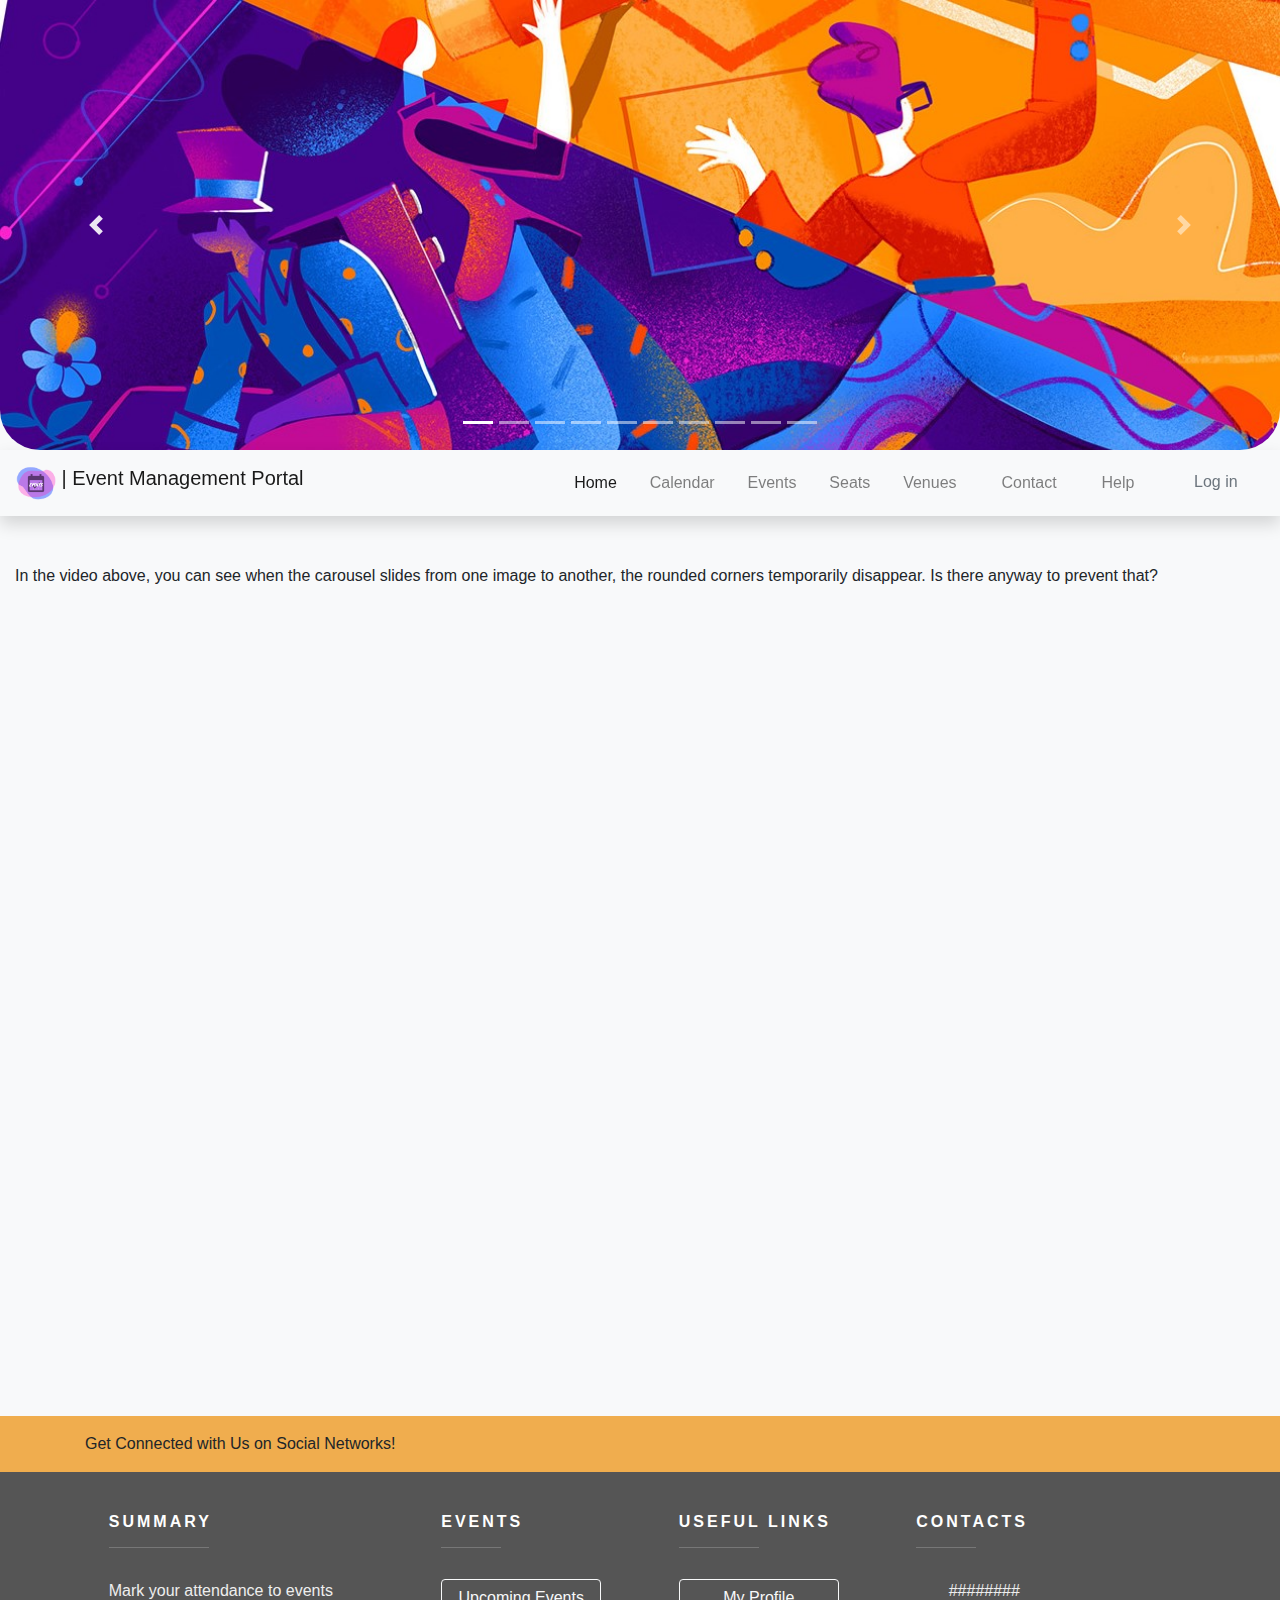
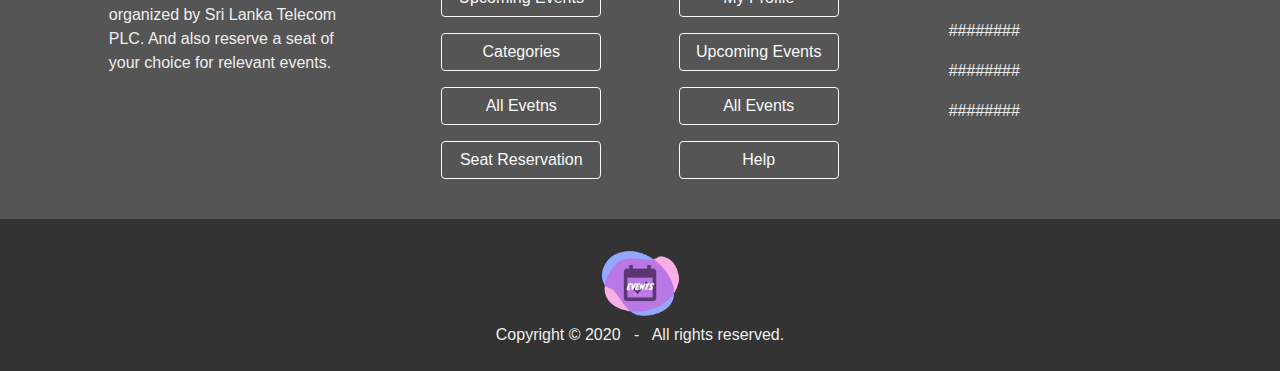
==== SLT Event Management portal/WebContent/index.html @ 0a16dc0d "UI Template changes" ====
<!DOCTYPE html>
<html>
<head>
<meta charset="ISO-8859-1">
<title>Home | Event Management Portal</title>
<link rel="stylesheet" type="text/css" href="Styles\styles.css">
<link rel="icon" type="image/png" href="Pix\favicon.png">
<meta name="viewport" content="width=device-width, initial-scale=1">
<link rel="stylesheet"
	href="https://maxcdn.bootstrapcdn.com/bootstrap/4.4.1/css/bootstrap.min.css">
<link rel="stylesheet"
	href="https://cdnjs.cloudflare.com/ajax/libs/font-awesome/4.7.0/css/font-awesome.min.css">
<link rel="stylesheet"
	href="https://use.fontawesome.com/releases/v5.5.0/css/all.css"
	integrity="sha384-B4dIYHKNBt8Bc12p+WXckhzcICo0wtJAoU8YZTY5qE0Id1GSseTk6S+L3BlXeVIU"
	crossorigin="anonymous">
<script
	src="https://ajax.googleapis.com/ajax/libs/jquery/3.4.1/jquery.min.js"></script>
<script
	src="https://cdnjs.cloudflare.com/ajax/libs/popper.js/1.16.0/umd/popper.min.js"></script>
<script
	src="https://maxcdn.bootstrapcdn.com/bootstrap/4.4.1/js/bootstrap.min.js"></script>

</head>

<body style="background-color: #f8f9fa !important;">

	<!-- Image Slideshow -->
	<div id="carouselExampleControls" class="carousel slide"
		data-ride="carousel" style="position: relative;">
		<ol class="carousel-indicators">
			<li data-target="#carouselExampleIndicators" data-slide-to="0"
				class="active"></li>
			<li data-target="#carouselExampleIndicators" data-slide-to="1"></li>
			<li data-target="#carouselExampleIndicators" data-slide-to="2"></li>
			<li data-target="#carouselExampleIndicators" data-slide-to="3"></li>
			<li data-target="#carouselExampleIndicators" data-slide-to="4"></li>
			<li data-target="#carouselExampleIndicators" data-slide-to="5"></li>
			<li data-target="#carouselExampleIndicators" data-slide-to="6"></li>
			<li data-target="#carouselExampleIndicators" data-slide-to="7"></li>
			<li data-target="#carouselExampleIndicators" data-slide-to="8"></li>
			<li data-target="#carouselExampleIndicators" data-slide-to="9"></li>
		</ol>
		<!-- <div style="position: absolute; z-index: 1; opacity: 0.9; width: 20%; height: 10%;">
			<img class="d-block w-100 img-fluid" src="Pix/favicon.png" alt="First slide">
		</div> -->
		<div class="carousel-inner"
			style="max-height: 450px !important; border-bottom-left-radius: 40px; border-bottom-right-radius: 40px;">
			<div class="carousel-item active">
				<img class="d-block w-100 img-fluid" src="Pix/z.jpg"
					alt="First slide">
			</div>
			<div class="carousel-item">
				<img class="d-block w-100 img-fluid" src="Pix/x.jpg"
					alt="Second slide">
			</div>
			<div class="carousel-item">
				<img class="d-block w-100 img-fluid" src="Pix/ee.jpg"
					alt="Third slide">
			</div>
			<div class="carousel-item">
				<img class="d-block w-100 img-fluid" src="Pix/df.jpg"
					alt="Fourth slide">
			</div>
			<div class="carousel-item">
				<img class="d-block w-100 img-fluid" src="Pix/dg.jpg"
					alt="Fifth slide">
			</div>
			<div class="carousel-item">
				<img class="d-block w-100 img-fluid" src="Pix/dh.jpg"
					alt="Sixth slide">
			</div>
			<div class="carousel-item">
				<img class="d-block w-100 img-fluid" src="Pix/sj.jpg"
					alt="Seventh slide">
			</div>
			<div class="carousel-item">
				<img class="d-block w-100 img-fluid" src="Pix/pp.jpg"
					alt="Eighth slide">
			</div>
			<div class="carousel-item">
				<img class="d-block w-100 img-fluid" src="Pix/ss.jpg"
					alt="Nineth slide">
			</div>
			<div class="carousel-item">
				<img class="d-block w-100 img-fluid" src="Pix/xy.jpg"
					alt="Tenth slide">
			</div>

		</div>
		<a class="carousel-control-prev" href="#carouselExampleControls"
			role="button" data-slide="prev"> <span
			class="carousel-control-prev-icon" aria-hidden="true"></span> <span
			class="sr-only">Previous</span>
		</a> <a class="carousel-control-next" href="#carouselExampleControls"
			role="button" data-slide="next"> <span
			class="carousel-control-next-icon" aria-hidden="true"></span> <span
			class="sr-only">Next</span>
		</a>


	</div>

	<!-- Navigation Bar -->
	<nav
		class="navbar navbar-expand-xl bg-light navbar-light sticky-top shadow">
		<a class="navbar-brand" href="#"> <img src="Pix\favicon.png"
			width="40px" height="40px" class="d-inline-block align-top"
			alt="LOGO"> | <span>Event Management Portal</span>
		</a>
		<button class="navbar-toggler" type="button" data-toggle="collapse"
			data-target="#collapsibleNavbar">
			<span class="navbar-toggler-icon"></span>
		</button>
		<div class="collapse navbar-collapse" id="collapsibleNavbar"
			style="text-align: center;">
			<ul class="navbar-nav ml-auto">
				<li class="nav-item active"><a class="nav-link" href="#"><i
						class="fas fa-home pr-2"></i>Home &nbsp;</a></li>
				<li class="nav-item"><a class="nav-link" href="#"><i
						class="fas fa-calendar-alt pr-2"></i>Calendar &nbsp;</a></li>
				<li class="nav-item"><a class="nav-link" href="event.html"><i
						class="fas fa-calendar-check pr-2"></i>Events &nbsp;</a></li>
				<li class="nav-item"><a class="nav-link" href="#"><i
						class="fas fa-chair pr-2"></i>Seats &nbsp;</a></li>
				<li class="nav-item"><a class="nav-link" href="#"><i
						class="fas fa-map-marked-alt pr-2"></i>Venues &nbsp;</a></li>
				<li class="nav-item"><a class="nav-link" href="#"><i
						class="fas fa-phone pr-2"></i>Contact &nbsp; </a></li>
				<li class="nav-item"><a class="nav-link" href="#"><i
						class="fas fa-question-circle pr-2"></i>Help &nbsp; </a></li>
				<li class="nav-item">&nbsp; &nbsp;<a
					class="btn btn-light text-secondary" href="login.jsp"><i
						class="fas fa-power-off"></i> Log in </a>&nbsp; &nbsp;
				</li>
			</ul>
		</div>
	</nav>
	<div class="container-fluid h-100">
		<div class="row" style="background-color: #f8f9fa;">
			<div class="col">
				<br> <br>In the video above, you can see when the carousel
				slides from one image to another, the rounded corners temporarily
				disappear. Is there anyway to prevent that?<br> <br>
			</div>
		</div>

	</div>

	<footer class="page-footer font-small unique-color-dark"
		style="background-color: #555; border-top-left-radius: 40px; border-top-right-radius: 40px;">
		<div style="background-color: #f0ad4e;">
			<div class="container">
				<div class="row py-3 d-flex align-items-center">
					<div
						class="col-md-6 col-lg-5 text-center text-md-left mb-4 mb-md-0">
						<h6 class="mb-0">Get Connected with Us on Social Networks!</h6>
					</div>
					<div class="col-md-6 col-lg-7 text-center text-md-right">
						<!-- Facebook -->
						<a class="fb-ic"> <i class="fab fa-facebook-f white-text mr-4">
						</i>
						</a>
						<!-- Twitter -->
						<a class="tw-ic"> <i class="fab fa-twitter white-text mr-4">
						</i>
						</a>
						<!-- Google +-->
						<a class="gplus-ic"> <i
							class="fab fa-google-plus-g white-text mr-4"> </i>
						</a>
						<!--Linkedin -->
						<a class="li-ic"> <i
							class="fab fa-linkedin-in white-text mr-4"> </i>
						</a>
						<!--Instagram-->
						<a class="ins-ic"> <i class="fab fa-instagram white-text">
						</i>
						</a>
					</div>
				</div>
			</div>
		</div>
		<a class="float-right" id="google_translate_element"></a> <br>
		<!-- Footer Links -->
		<div class="container text-center text-md-left mt-2">

			<!-- Grid row -->
			<div class="row mt-3">

				<!-- Grid column -->
				<div class="col-md-3 col-lg-4 col-xl-3 mx-auto mb-4"
					style="color: white;">
					<!-- Content -->
					<h6 class="text-uppercase font-weight-bold"
						style="letter-spacing: 3px;">Summary</h6>
					<hr class="deep-purple accent-2 mb-4 mt-2 d-inline-block mx-auto"
						style="width: 100px; border-color: #777;">
					<p style="color: #eee;">Mark your attendance to events
						organized by Sri Lanka Telecom PLC. And also reserve a seat of
						your choice for relevant events.</p>

				</div>

				<!-- Grid column -->
				<div class="col-md-2 col-lg-2 col-xl-2 mx-auto mb-4"
					style="color: white;">

					<!-- Links -->
					<h6 class="text-uppercase font-weight-bold"
						style="letter-spacing: 3px;">Events</h6>
					<hr class="deep-purple accent-2 mb-4 mt-2 d-inline-block mx-auto"
						style="width: 60px; border-color: #777;">
					<p>
						<a class="btn btn-outline-light btn-block"
							href="#">Upcoming Events</a>
					</p>
					<p>
						<a class="btn btn-outline-light btn-block" href="#">Categories</a>
					</p>
					<p>
						<a class="btn btn-outline-light btn-block"
							href="UpcomingSubtitles.jsp">All Evetns</a>
					</p>
					<p>
						<a class="btn btn-outline-light btn-block" href="#">Seat Reservation</a>
					</p>
				</div>

				<!-- Grid column -->
				<div class="col-md-3 col-lg-2 col-xl-2 mx-auto mb-4"
					style="color: white;">

					<!-- Links -->
					<h6 class="text-uppercase font-weight-bold"
						style="letter-spacing: 3px;">Useful links</h6>
					<hr class="deep-purple accent-2 mb-4 mt-2 d-inline-block mx-auto"
						style="width: 80px; border-color: #777;">
					<p>
						<a class="btn btn-outline-light btn-block" href="#">My Profile</a>
					</p>
					<p>
						<a class="btn btn-outline-light btn-block" href="#">Upcoming
							Events</a>
					</p>
					<p>
						<a class="btn btn-outline-light btn-block" href="#">All
							Events</a>
					</p>
					<p>
						<a class="btn btn-outline-light btn-block" href="#">Help</a>
					</p>
				</div>

				<!-- Grid column -->
				<div class="col-md-4 col-lg-3 col-xl-3 mx-auto mb-md-0 mb-4"
					style="color: white;">

					<!-- Links -->
					<h6 class="text-uppercase font-weight-bold"
						style="letter-spacing: 3px;">Contacts</h6>
					<hr class="deep-purple accent-2 mb-4 mt-2 d-inline-block mx-auto"
						style="width: 60px; border-color: #777;">
					<p style="color: #eee;">
						<i class="fas fa-home mr-3"></i> ########
					</p>
					<p style="color: #eee;">
						<i class="fas fa-envelope mr-3"></i> ########
					</p>
					<p style="color: #eee;">
						<i class="fas fa-phone mr-3"></i> ########
					</p>
					<p style="color: #eee;">
						<i class="fas fa-print mr-3"></i> ########
					</p>

				</div>
			</div>
		</div>

		<!-- Copyright -->
		<div class="footer-copyright text-center py-0.5"
			style="color: #eee; background-color: #333;">
			<br> <a href="index.html"
				style="color: #eee; text-decoration: none;"> <img
				src="Pix/favicon.png" width="80px" height="80px" alt="Logo">
			</a><br> Copyright � 2020 &nbsp; - &nbsp; All rights reserved. <br>
			<br>
		</div>
	</footer>


</body>

</html>
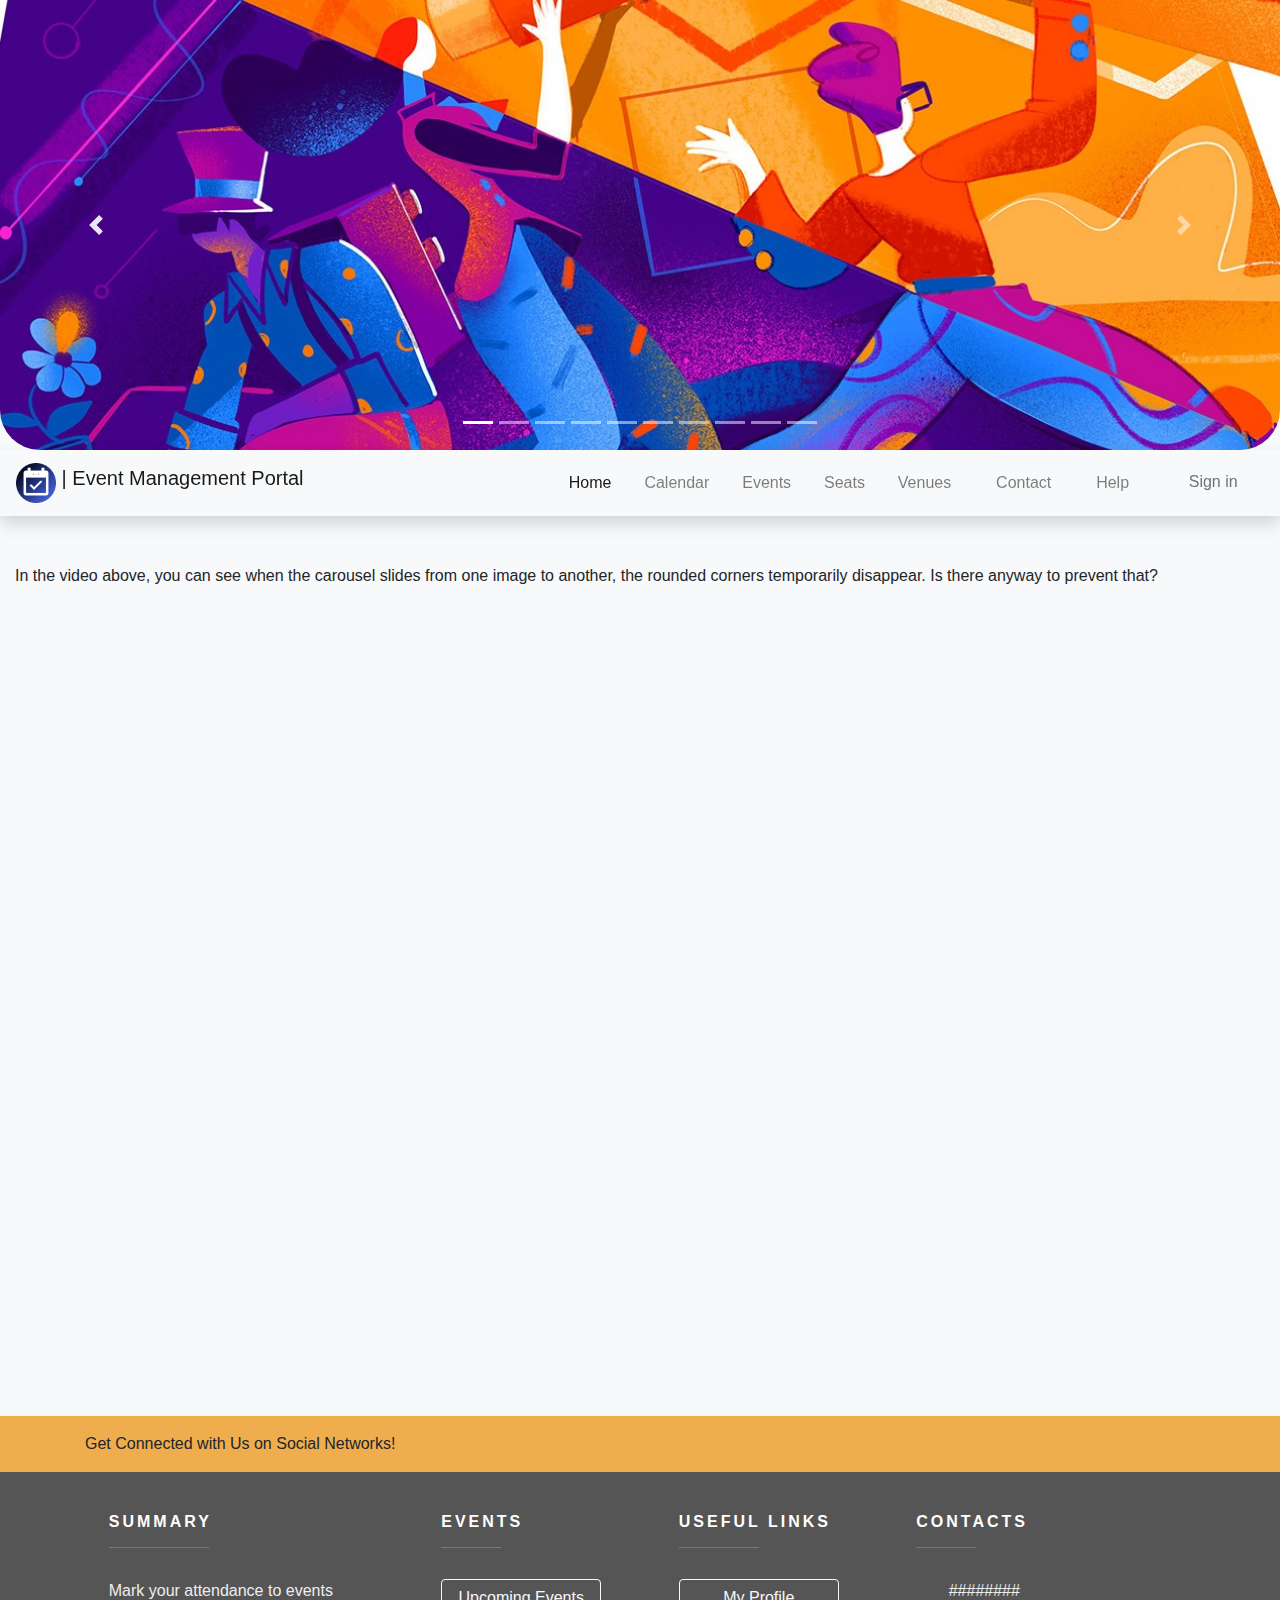
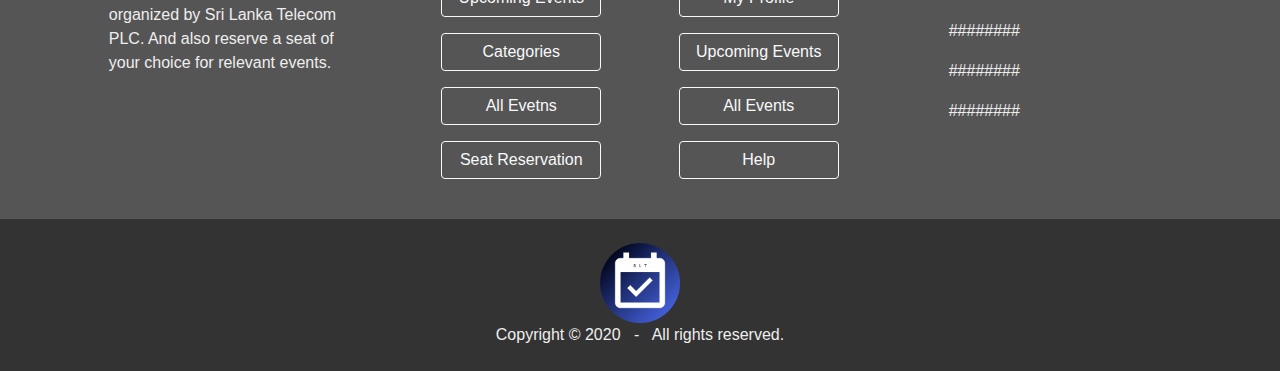
==== commit a2cf3ed1: "Login UI" ====
--- a/SLT Event Management portal/WebContent/index.html
+++ b/SLT Event Management portal/WebContent/index.html
@@ -119,7 +119,7 @@
 						class="fas fa-home pr-2"></i>Home &nbsp;</a></li>
 				<li class="nav-item"><a class="nav-link" href="#"><i
 						class="fas fa-calendar-alt pr-2"></i>Calendar &nbsp;</a></li>
-				<li class="nav-item"><a class="nav-link" href="event.html"><i
+				<li class="nav-item"><a class="nav-link" href="Events.html"><i
 						class="fas fa-calendar-check pr-2"></i>Events &nbsp;</a></li>
 				<li class="nav-item"><a class="nav-link" href="#"><i
 						class="fas fa-chair pr-2"></i>Seats &nbsp;</a></li>
@@ -130,8 +130,8 @@
 				<li class="nav-item"><a class="nav-link" href="#"><i
 						class="fas fa-question-circle pr-2"></i>Help &nbsp; </a></li>
 				<li class="nav-item">&nbsp; &nbsp;<a
-					class="btn btn-light text-secondary" href="login.jsp"><i
-						class="fas fa-power-off"></i> Log in </a>&nbsp; &nbsp;
+					class="btn btn-light text-secondary" href="Signin.jsp"><i
+						class="fas fa-power-off"></i> Sign in </a>&nbsp; &nbsp;
 				</li>
 			</ul>
 		</div>
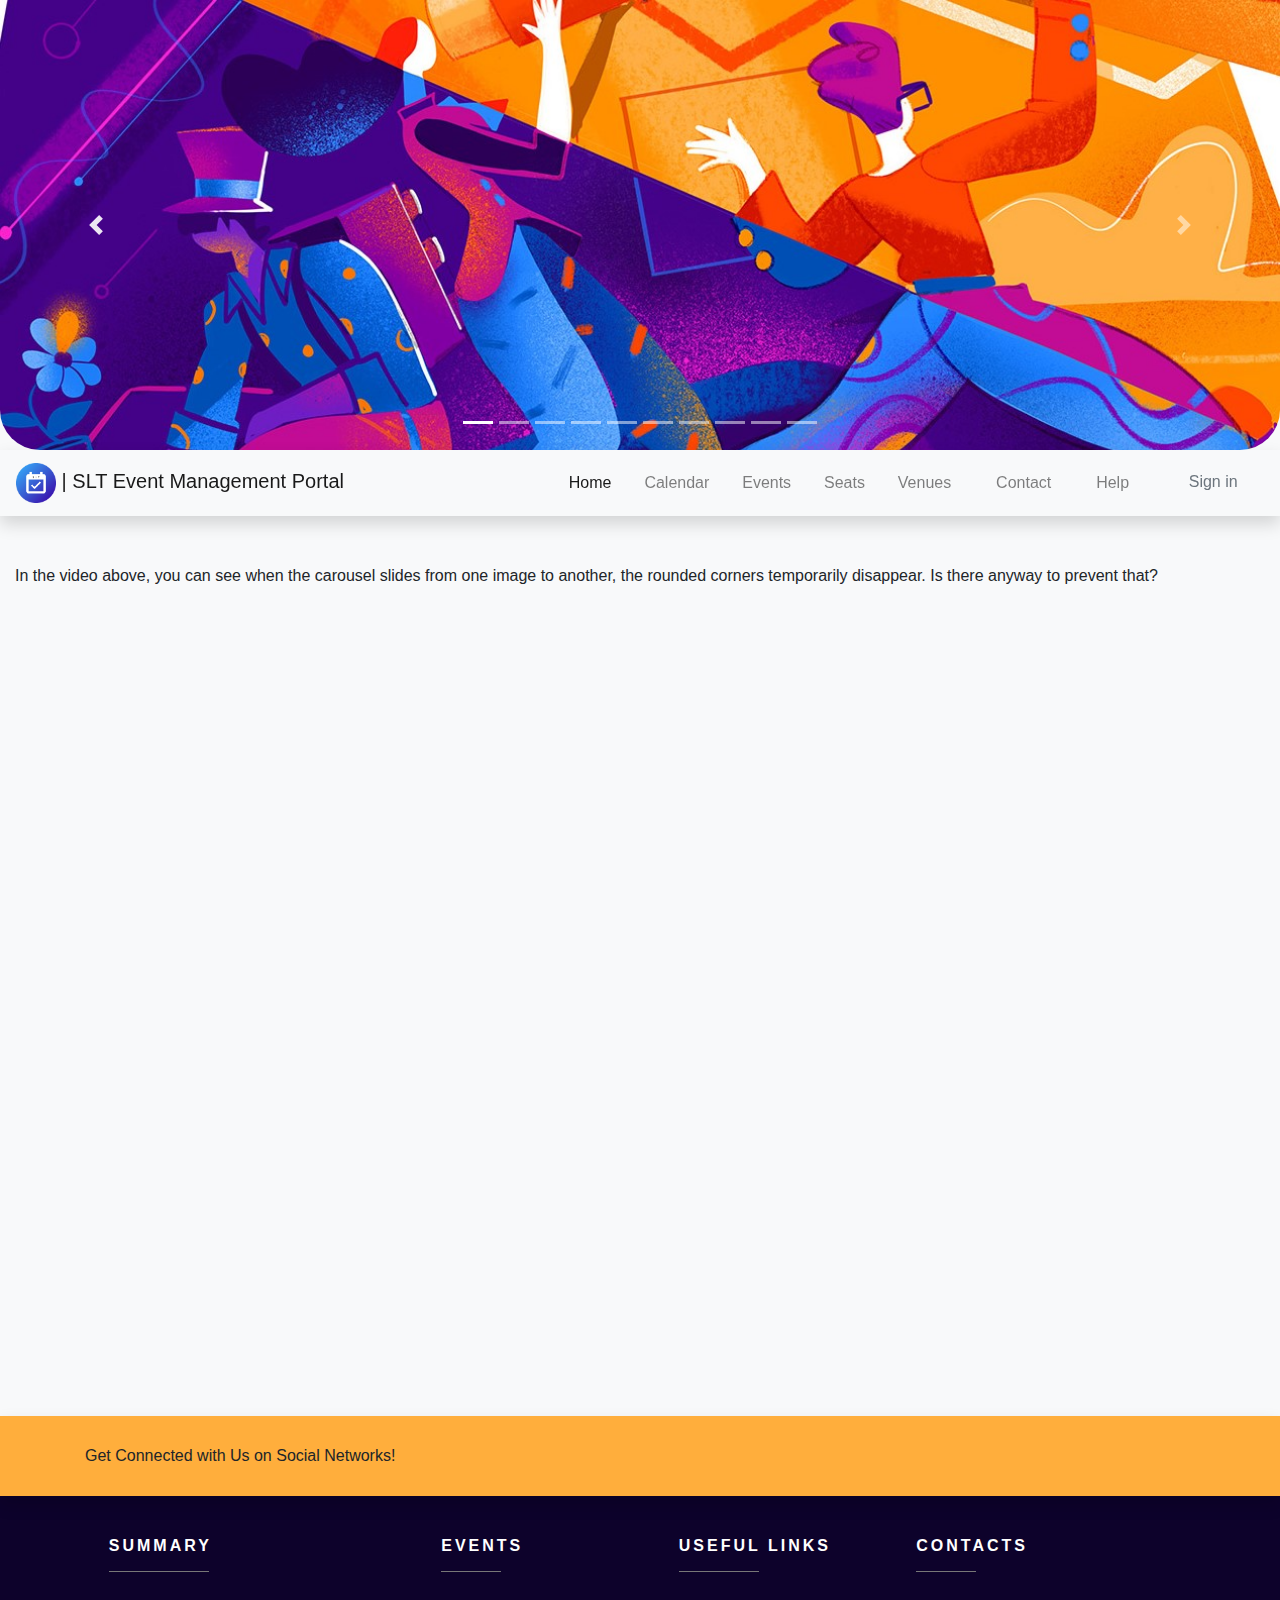
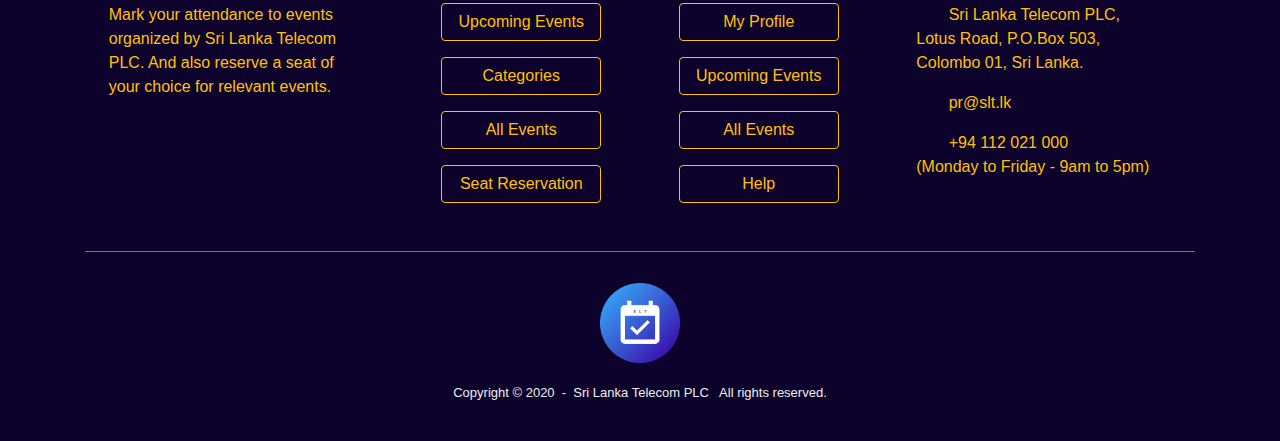
==== commit 72780c01: "Login Register Template changes + Validation changes + Additional Images" ====
--- a/SLT Event Management portal/WebContent/index.html
+++ b/SLT Event Management portal/WebContent/index.html
@@ -104,9 +104,10 @@
 	<!-- Navigation Bar -->
 	<nav
 		class="navbar navbar-expand-xl bg-light navbar-light sticky-top shadow">
-		<a class="navbar-brand" href="#"> <img src="Pix\favicon.png"
-			width="40px" height="40px" class="d-inline-block align-top"
-			alt="LOGO"> | <span>Event Management Portal</span>
+		<a class="navbar-brand" href="index.html"> <img
+			src="Pix\favicon.png" width="40px" height="40px"
+			class="d-inline-block" alt="LOGO"> | <span>SLT Event
+				Management Portal</span>
 		</a>
 		<button class="navbar-toggler" type="button" data-toggle="collapse"
 			data-target="#collapsibleNavbar">
@@ -130,12 +131,14 @@
 				<li class="nav-item"><a class="nav-link" href="#"><i
 						class="fas fa-question-circle pr-2"></i>Help &nbsp; </a></li>
 				<li class="nav-item">&nbsp; &nbsp;<a
-					class="btn btn-light text-secondary" href="Signin.jsp"><i
-						class="fas fa-power-off"></i> Sign in </a>&nbsp; &nbsp;
+					class="btn btn-transparent text-secondary bg-transparent"
+					href="Signin.jsp"><i class="fas fa-power-off"></i> Sign in </a>&nbsp;
+					&nbsp;
 				</li>
 			</ul>
 		</div>
 	</nav>
+	<!-- Main container -->
 	<div class="container-fluid h-100">
 		<div class="row" style="background-color: #f8f9fa;">
 			<div class="col">
@@ -147,41 +150,47 @@
 
 	</div>
 
+	<!-- Footer -->
 	<footer class="page-footer font-small unique-color-dark"
-		style="background-color: #555; border-top-left-radius: 40px; border-top-right-radius: 40px;">
-		<div style="background-color: #f0ad4e;">
+		style="background-color: #0d022b; border-top-left-radius: 40px; border-top-right-radius: 40px;">
+		<div class="shadow" style="background-color: #ffae3c;">
 			<div class="container">
 				<div class="row py-3 d-flex align-items-center">
 					<div
 						class="col-md-6 col-lg-5 text-center text-md-left mb-4 mb-md-0">
 						<h6 class="mb-0">Get Connected with Us on Social Networks!</h6>
 					</div>
-					<div class="col-md-6 col-lg-7 text-center text-md-right">
+					<div class="col-md-6 col-lg-7 text-center text-md-right medias">
 						<!-- Facebook -->
-						<a class="fb-ic"> <i class="fab fa-facebook-f white-text mr-4">
-						</i>
+						<a href="https://www.facebook.com/SLtelecom" class="fb-ic"
+							target="_blank"> <i
+							class="fab fa-facebook-square white-text mr-3 fa-2x"> </i>
 						</a>
 						<!-- Twitter -->
-						<a class="tw-ic"> <i class="fab fa-twitter white-text mr-4">
-						</i>
+						<a href="https://twitter.com/SriLankaTelecom" class="tw-ic"
+							target="_blank"> <i
+							class="fab fa-twitter-square white-text mr-3 fa-2x"> </i>
 						</a>
 						<!-- Google +-->
-						<a class="gplus-ic"> <i
-							class="fab fa-google-plus-g white-text mr-4"> </i>
+						<a href="https://plus.google.com/+srilankatelecom"
+							class="gplus-ic" target="_blank"> <i
+							class="fab fa-google-plus-square white-text mr-3 fa-2x"></i>
 						</a>
 						<!--Linkedin -->
-						<a class="li-ic"> <i
-							class="fab fa-linkedin-in white-text mr-4"> </i>
-						</a>
-						<!--Instagram-->
-						<a class="ins-ic"> <i class="fab fa-instagram white-text">
-						</i>
+						<a href="https://www.linkedin.com/company/sri-lanka-telecom"
+							class="li-ic" target="_blank"> <i
+							class="fab fa-linkedin white-text mr-3 fa-2x"> </i>
+						</a>
+						<!--Youtube-->
+						<a href="https://www.youtube.com/user/srilankatelecom"
+							class="yt-ic" target="_blank"> <i
+							class="fab fa-youtube-square white-text fa-2x"> </i>
 						</a>
 					</div>
 				</div>
 			</div>
 		</div>
-		<a class="float-right" id="google_translate_element"></a> <br>
+		<br>
 		<!-- Footer Links -->
 		<div class="container text-center text-md-left mt-2">
 
@@ -196,7 +205,7 @@
 						style="letter-spacing: 3px;">Summary</h6>
 					<hr class="deep-purple accent-2 mb-4 mt-2 d-inline-block mx-auto"
 						style="width: 100px; border-color: #777;">
-					<p style="color: #eee;">Mark your attendance to events
+					<p class="text-warning">Mark your attendance to events
 						organized by Sri Lanka Telecom PLC. And also reserve a seat of
 						your choice for relevant events.</p>
 
@@ -212,18 +221,19 @@
 					<hr class="deep-purple accent-2 mb-4 mt-2 d-inline-block mx-auto"
 						style="width: 60px; border-color: #777;">
 					<p>
-						<a class="btn btn-outline-light btn-block"
-							href="#">Upcoming Events</a>
-					</p>
-					<p>
-						<a class="btn btn-outline-light btn-block" href="#">Categories</a>
-					</p>
-					<p>
-						<a class="btn btn-outline-light btn-block"
-							href="UpcomingSubtitles.jsp">All Evetns</a>
-					</p>
-					<p>
-						<a class="btn btn-outline-light btn-block" href="#">Seat Reservation</a>
+						<a class="btn btn-outline-warning btn-block" href="#">Upcoming
+							Events</a>
+					</p>
+					<p>
+						<a class="btn btn-outline-warning btn-block" href="#">Categories</a>
+					</p>
+					<p>
+						<a class="btn btn-outline-warning btn-block"
+							href="UpcomingSubtitles.jsp">All Events</a>
+					</p>
+					<p>
+						<a class="btn btn-outline-warning btn-block" href="#">Seat
+							Reservation</a>
 					</p>
 				</div>
 
@@ -237,18 +247,19 @@
 					<hr class="deep-purple accent-2 mb-4 mt-2 d-inline-block mx-auto"
 						style="width: 80px; border-color: #777;">
 					<p>
-						<a class="btn btn-outline-light btn-block" href="#">My Profile</a>
-					</p>
-					<p>
-						<a class="btn btn-outline-light btn-block" href="#">Upcoming
+						<a class="btn btn-outline-warning btn-block" href="#">My
+							Profile</a>
+					</p>
+					<p>
+						<a class="btn btn-outline-warning btn-block" href="#">Upcoming
 							Events</a>
 					</p>
 					<p>
-						<a class="btn btn-outline-light btn-block" href="#">All
+						<a class="btn btn-outline-warning btn-block" href="#">All
 							Events</a>
 					</p>
 					<p>
-						<a class="btn btn-outline-light btn-block" href="#">Help</a>
+						<a class="btn btn-outline-warning btn-block" href="#">Help</a>
 					</p>
 				</div>
 
@@ -261,35 +272,35 @@
 						style="letter-spacing: 3px;">Contacts</h6>
 					<hr class="deep-purple accent-2 mb-4 mt-2 d-inline-block mx-auto"
 						style="width: 60px; border-color: #777;">
-					<p style="color: #eee;">
-						<i class="fas fa-home mr-3"></i> ########
-					</p>
-					<p style="color: #eee;">
-						<i class="fas fa-envelope mr-3"></i> ########
-					</p>
-					<p style="color: #eee;">
-						<i class="fas fa-phone mr-3"></i> ########
-					</p>
-					<p style="color: #eee;">
-						<i class="fas fa-print mr-3"></i> ########
-					</p>
-
-				</div>
-			</div>
+					<p class="text-warning">
+						<i class="fas fa-home mr-3"></i> Sri Lanka Telecom PLC, <br>
+						Lotus Road, P.O.Box 503, <br>Colombo 01, Sri Lanka.
+					</p>
+					<p class="text-warning">
+						<i class="fas fa-envelope mr-3"></i> pr@slt.lk
+					</p>
+					<p class="text-warning">
+						<i class="fas fa-phone mr-3"></i> +94 112 021 000<br> (Monday
+						to Friday - 9am to 5pm)
+					</p>
+
+
+				</div>
+			</div>
+			<hr class=" deep-purple accent-2 mb-4 mt-2 d-inline-block mx-auto"
+				style="width: 100%; border-color: rgb(119, 119, 119);">
 		</div>
 
 		<!-- Copyright -->
 		<div class="footer-copyright text-center py-0.5"
-			style="color: #eee; background-color: #333;">
-			<br> <a href="index.html"
-				style="color: #eee; text-decoration: none;"> <img
-				src="Pix/favicon.png" width="80px" height="80px" alt="Logo">
-			</a><br> Copyright � 2020 &nbsp; - &nbsp; All rights reserved. <br>
-			<br>
+			style="color: #eee; background-color: #0d022b; font-size: small;">
+			<a href="index.html" style="color: #eee; text-decoration: none;">
+				<img src="Pix/favicon.png" width="80px" height="80px" alt="Logo">
+			</a><br> <br>Copyright &copy; 2020 &nbsp;-&nbsp; Sri Lanka
+			Telecom PLC &nbsp; All rights reserved. <br> <br> <br>
 		</div>
 	</footer>
 
-
 </body>
 
 </html>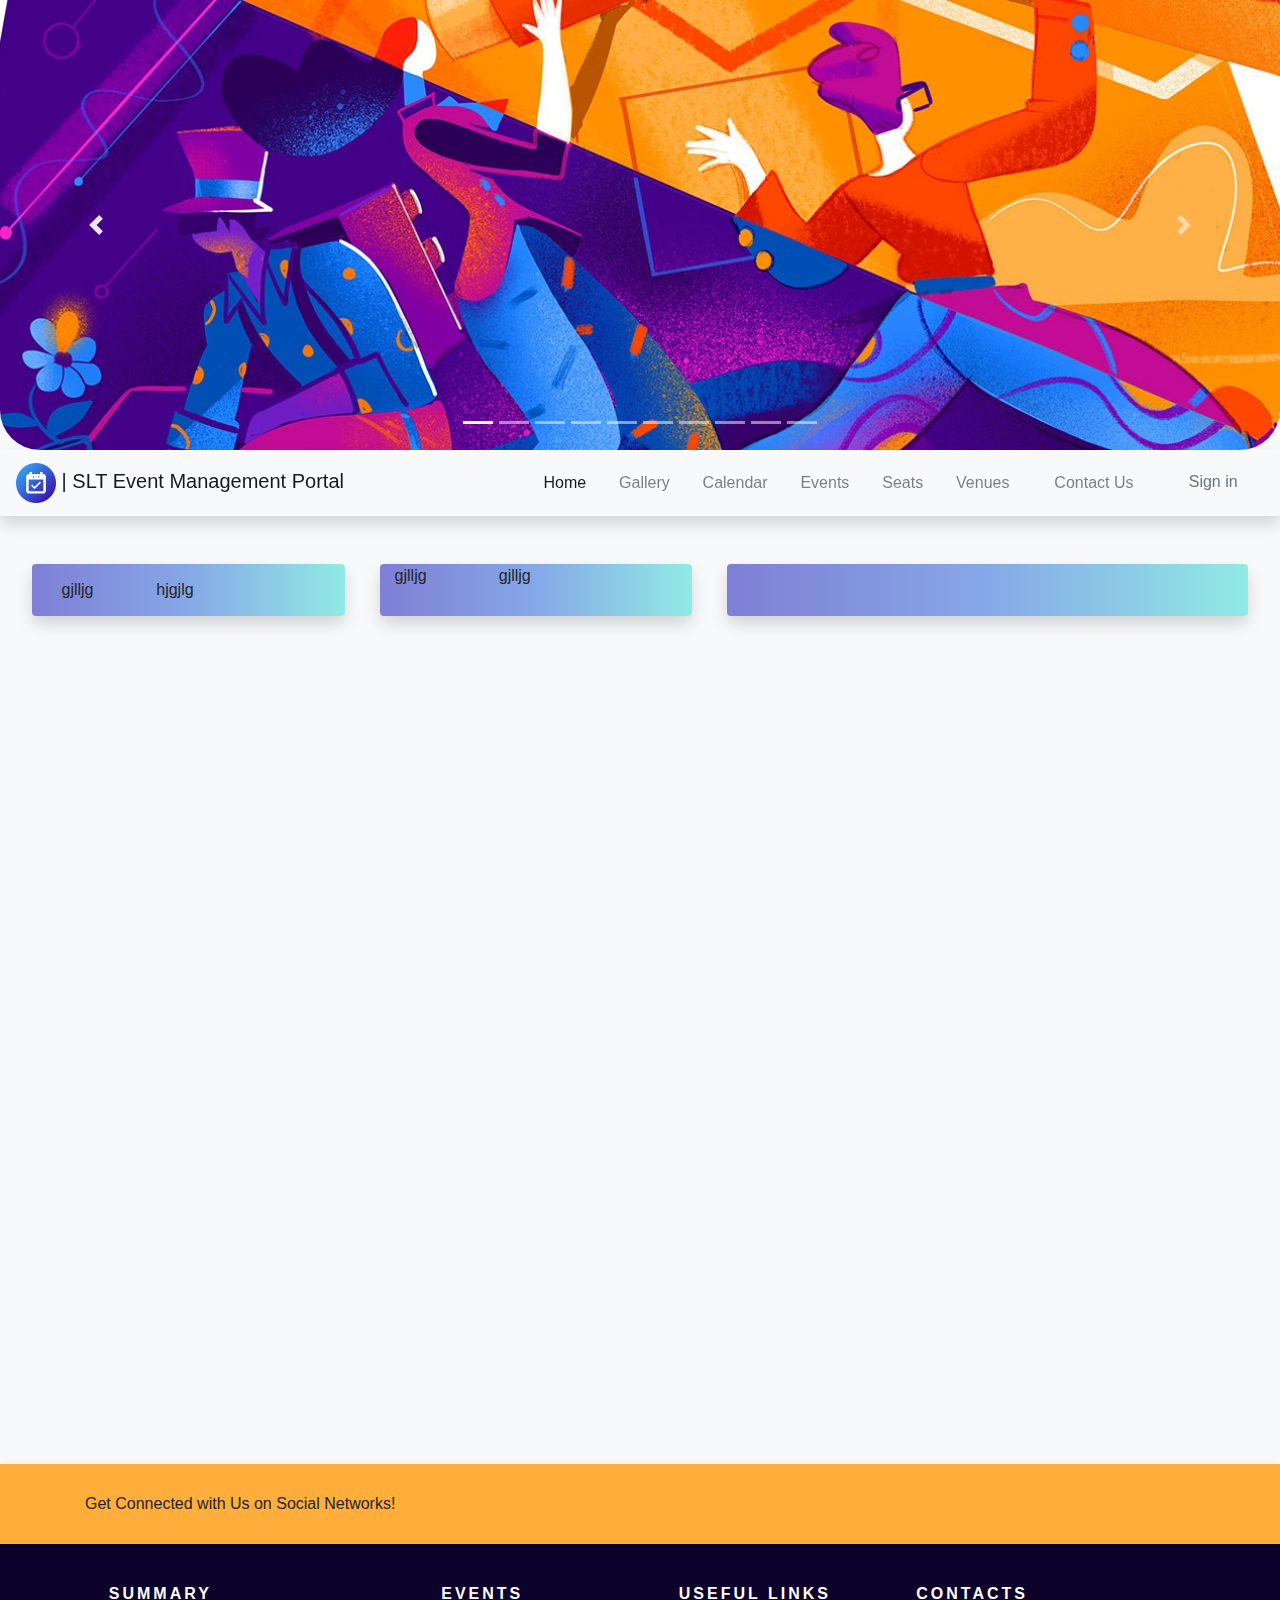
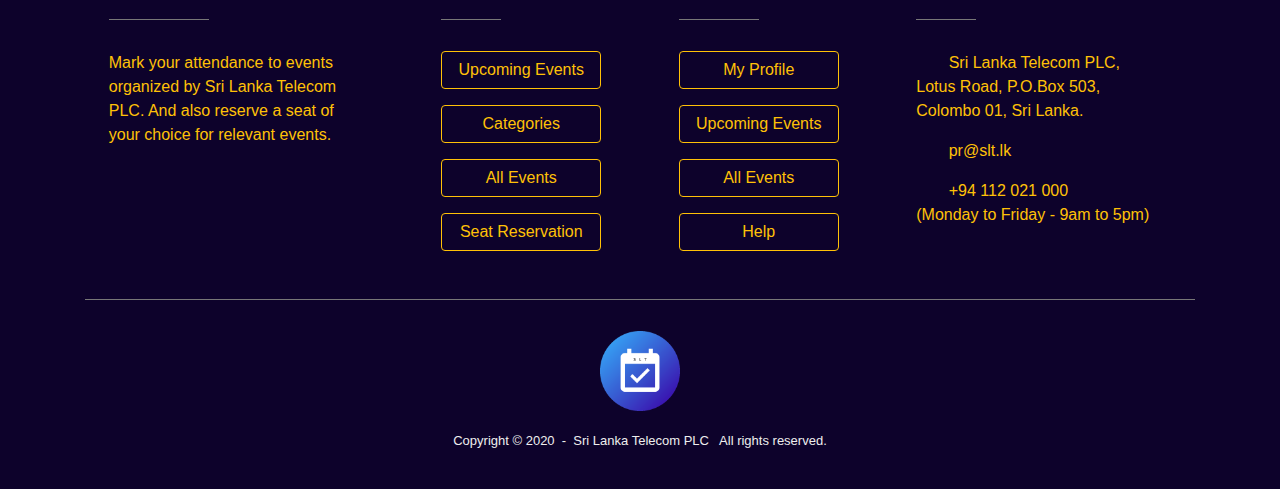
==== commit 65201f64: "Index,Login & Register UI changes + Database file" ====
--- a/SLT Event Management portal/WebContent/index.html
+++ b/SLT Event Management portal/WebContent/index.html
@@ -119,6 +119,8 @@
 				<li class="nav-item active"><a class="nav-link" href="#"><i
 						class="fas fa-home pr-2"></i>Home &nbsp;</a></li>
 				<li class="nav-item"><a class="nav-link" href="#"><i
+					class="fas fa-images pr-2"></i>Gallery &nbsp;</a></li>
+				<li class="nav-item"><a class="nav-link" href="#"><i
 						class="fas fa-calendar-alt pr-2"></i>Calendar &nbsp;</a></li>
 				<li class="nav-item"><a class="nav-link" href="Events.html"><i
 						class="fas fa-calendar-check pr-2"></i>Events &nbsp;</a></li>
@@ -127,9 +129,7 @@
 				<li class="nav-item"><a class="nav-link" href="#"><i
 						class="fas fa-map-marked-alt pr-2"></i>Venues &nbsp;</a></li>
 				<li class="nav-item"><a class="nav-link" href="#"><i
-						class="fas fa-phone pr-2"></i>Contact &nbsp; </a></li>
-				<li class="nav-item"><a class="nav-link" href="#"><i
-						class="fas fa-question-circle pr-2"></i>Help &nbsp; </a></li>
+						class="fas fa-phone pr-2"></i>Contact Us&nbsp; </a></li>
 				<li class="nav-item">&nbsp; &nbsp;<a
 					class="btn btn-transparent text-secondary bg-transparent"
 					href="Signin.jsp"><i class="fas fa-power-off"></i> Sign in </a>&nbsp;
@@ -140,11 +140,36 @@
 	</nav>
 	<!-- Main container -->
 	<div class="container-fluid h-100">
-		<div class="row" style="background-color: #f8f9fa;">
-			<div class="col">
-				<br> <br>In the video above, you can see when the carousel
-				slides from one image to another, the rounded corners temporarily
-				disappear. Is there anyway to prevent that?<br> <br>
+		<div class="row mx-auto justify-content-around my-5" style="background-color: #f8f9fa;">
+			<div id="grad2" class="col-md-3 rounded shadow">
+				<div class="row" style="padding:5% 5% 5% 5%;">
+					<div class="col-md-4" >
+						gjlljg
+					</div>
+					<div class="col-md-7">
+						hjgjlg
+					</div>
+				</div>
+			</div>
+			<div id="grad2" class="col-md-3 rounded shadow">
+				<div class="row">
+					<div class="col-md-4">
+						gjlljg
+					</div>
+					<div class="col-md-7">
+						gjlljg
+					</div>
+				</div>
+			</div>
+			<div id="grad2" class="col-md-5 rounded shadow">
+				<div class="row">
+					<div class="col-md-4">
+
+					</div>
+					<div class="col-md-8">
+
+					</div>
+				</div>
 			</div>
 		</div>
 
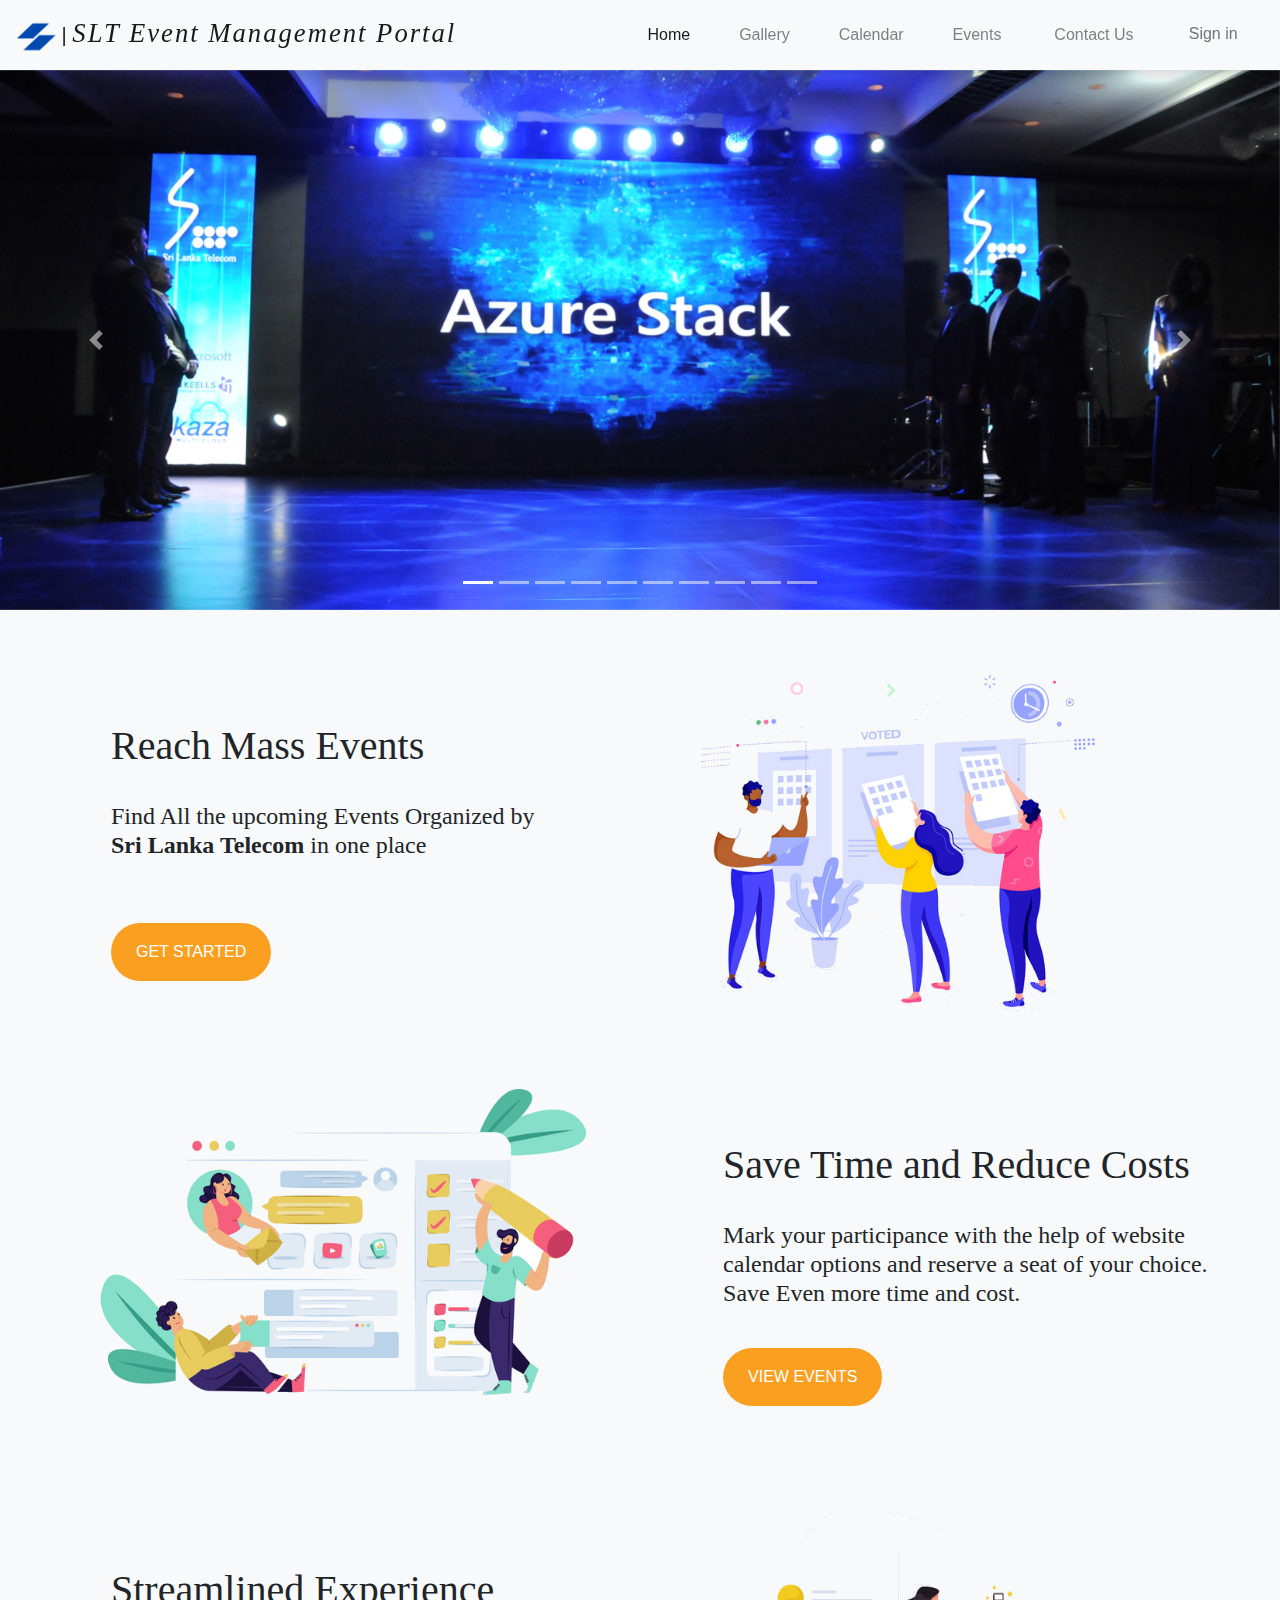
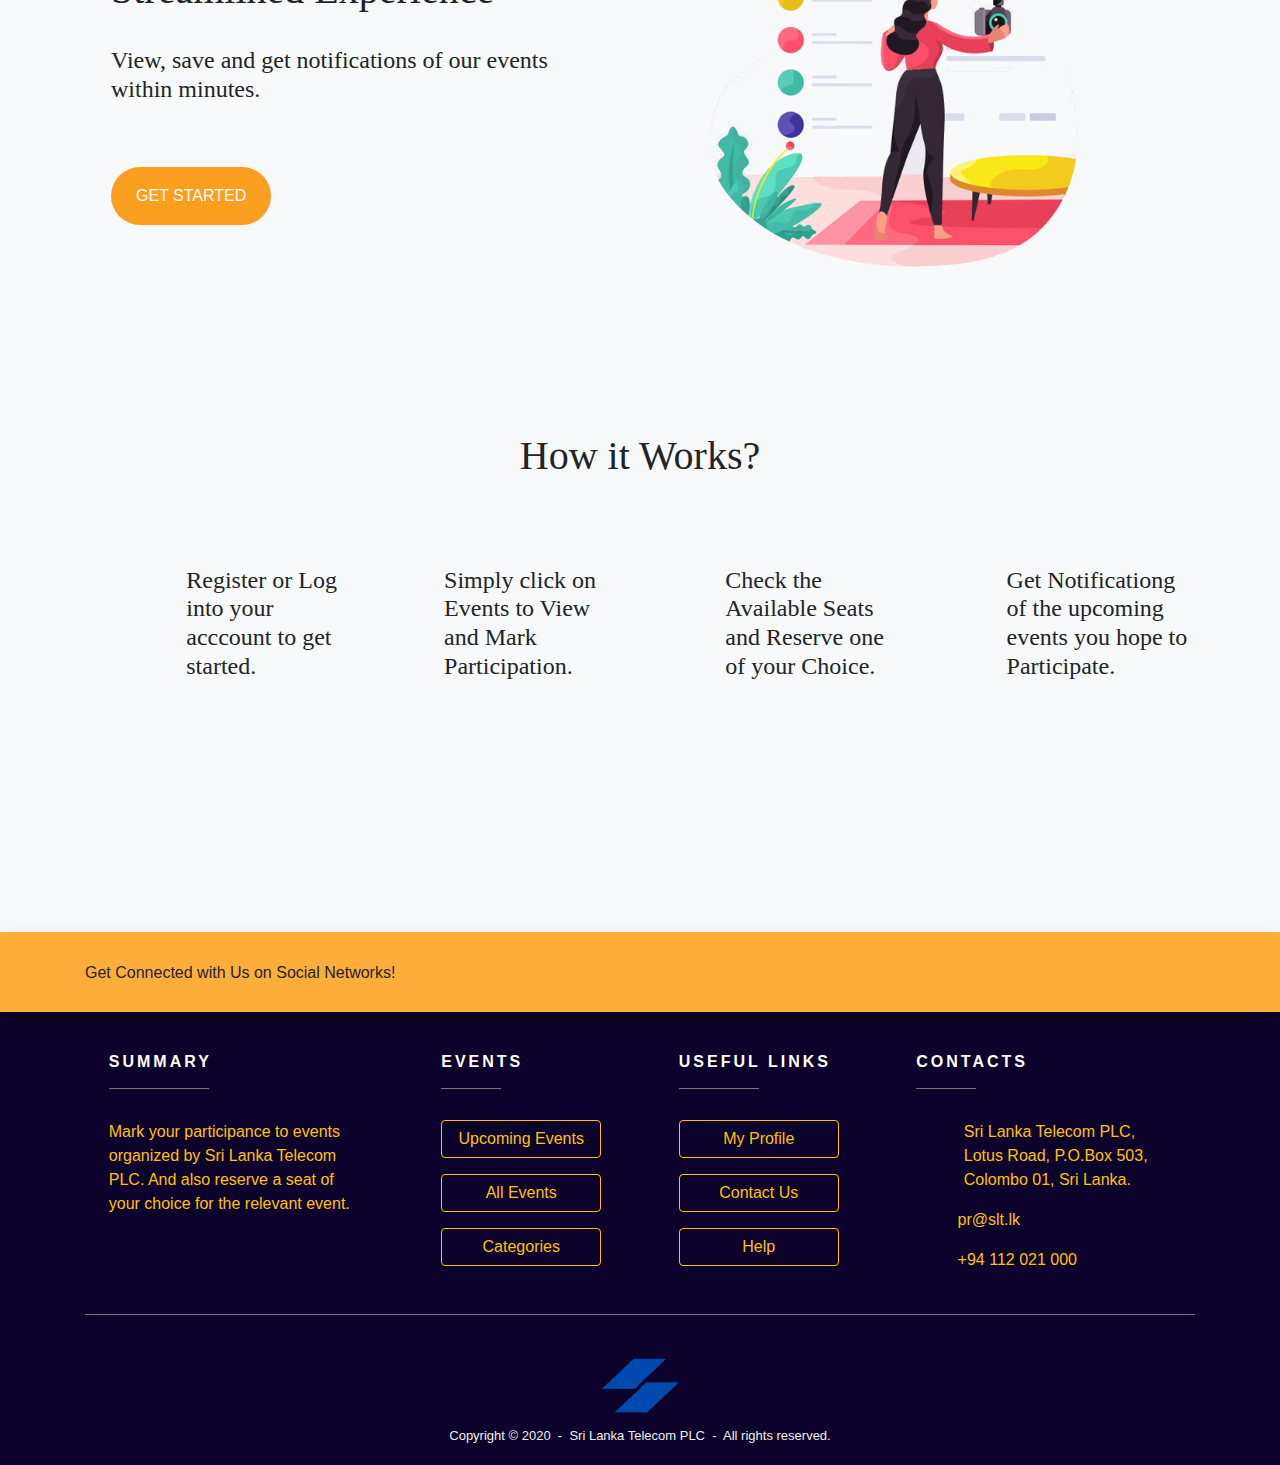
==== commit fdb159da: "- UI changes - CSS changes - New Images" ====
--- a/SLT Event Management portal/WebContent/index.html
+++ b/SLT Event Management portal/WebContent/index.html
@@ -1,36 +1,58 @@
 <!DOCTYPE html>
 <html>
+
 <head>
-<meta charset="ISO-8859-1">
-<title>Home | Event Management Portal</title>
-<link rel="stylesheet" type="text/css" href="Styles\styles.css">
-<link rel="icon" type="image/png" href="Pix\favicon.png">
-<meta name="viewport" content="width=device-width, initial-scale=1">
-<link rel="stylesheet"
-	href="https://maxcdn.bootstrapcdn.com/bootstrap/4.4.1/css/bootstrap.min.css">
-<link rel="stylesheet"
-	href="https://cdnjs.cloudflare.com/ajax/libs/font-awesome/4.7.0/css/font-awesome.min.css">
-<link rel="stylesheet"
-	href="https://use.fontawesome.com/releases/v5.5.0/css/all.css"
-	integrity="sha384-B4dIYHKNBt8Bc12p+WXckhzcICo0wtJAoU8YZTY5qE0Id1GSseTk6S+L3BlXeVIU"
-	crossorigin="anonymous">
-<script
-	src="https://ajax.googleapis.com/ajax/libs/jquery/3.4.1/jquery.min.js"></script>
-<script
-	src="https://cdnjs.cloudflare.com/ajax/libs/popper.js/1.16.0/umd/popper.min.js"></script>
-<script
-	src="https://maxcdn.bootstrapcdn.com/bootstrap/4.4.1/js/bootstrap.min.js"></script>
+	<meta charset="ISO-8859-1">
+	<title>Home | Event Management Portal</title>
+	<link rel="stylesheet" type="text/css" href="Styles\styles.css">
+	<link rel="icon" type="image/png" href="Pix\favicon.png">
+	<meta name="viewport" content="width=device-width, initial-scale=1">
+	<link rel="stylesheet" href="https://maxcdn.bootstrapcdn.com/bootstrap/4.4.1/css/bootstrap.min.css">
+	<link rel="stylesheet" href="https://cdnjs.cloudflare.com/ajax/libs/font-awesome/4.7.0/css/font-awesome.min.css">
+	<link rel="stylesheet" href="https://use.fontawesome.com/releases/v5.5.0/css/all.css"
+		integrity="sha384-B4dIYHKNBt8Bc12p+WXckhzcICo0wtJAoU8YZTY5qE0Id1GSseTk6S+L3BlXeVIU" crossorigin="anonymous">
+	<script src="https://ajax.googleapis.com/ajax/libs/jquery/3.4.1/jquery.min.js"></script>
+	<script src="https://cdnjs.cloudflare.com/ajax/libs/popper.js/1.16.0/umd/popper.min.js"></script>
+	<script src="https://maxcdn.bootstrapcdn.com/bootstrap/4.4.1/js/bootstrap.min.js"></script>
 
 </head>
 
 <body style="background-color: #f8f9fa !important;">
 
+	<!-- Navigation Bar -->
+	<nav class="navbar navbar-expand-xl bg-light navbar-light sticky-top shadow">
+		<a class="navbar-brand" href="index.html"> <img src="Pix\favicon.png" width="40px" height="40px"
+				class="d-inline-block" alt="LOGO"> | <span
+				style="font-size: 20pt; font-family:Calibri Light; font-style:italic; letter-spacing: 2px;;">SLT Event
+				Management Portal</span>
+		</a>
+		<button class="navbar-toggler" type="button" data-toggle="collapse" data-target="#collapsibleNavbar">
+			<span class="navbar-toggler-icon"></span>
+		</button>
+		<div class="collapse navbar-collapse" id="collapsibleNavbar" style="text-align: center;">
+			<ul class="navbar-nav ml-auto">
+				<li class="nav-item active pr-3"><a id="btnav" class="nav-link" href="index.html"><i
+							class="fas fa-home pr-2"></i>Home &nbsp;</a></li>
+				<li class="nav-item pr-3"><a id="btnav" class="nav-link" href="#"><i class="fas fa-images pr-2"></i>Gallery
+						&nbsp;</a></li>
+				<li class="nav-item pr-3"><a id="btnav" class="nav-link" href="#"><i class="fas fa-calendar-alt pr-2"></i>Calendar
+						&nbsp;</a></li>
+				<li class="nav-item pr-2"><a id="btnav" class="nav-link" href="Events.html"><i
+							class="fas fa-calendar-check pr-2"></i>Events &nbsp;</a></li>
+				<li class="nav-item"><a id="btnav" class="nav-link" href="#"><i class="fas fa-phone pr-2"></i>Contact Us&nbsp; </a>
+				</li>
+				<li class="nav-item">&nbsp; &nbsp;<a id="btnav" class="btn btsi text-secondary btn-transparent bg-transparent"
+						href="Signin.jsp"><i class="fas fa-power-off"></i> Sign in </a>&nbsp;
+					&nbsp;
+				</li>
+			</ul>
+		</div>
+	</nav>
+
 	<!-- Image Slideshow -->
-	<div id="carouselExampleControls" class="carousel slide"
-		data-ride="carousel" style="position: relative;">
+	<div id="carouselExampleControls" class="carousel slide" data-ride="carousel" style="position: relative;">
 		<ol class="carousel-indicators">
-			<li data-target="#carouselExampleIndicators" data-slide-to="0"
-				class="active"></li>
+			<li data-target="#carouselExampleIndicators" data-slide-to="0" class="active"></li>
 			<li data-target="#carouselExampleIndicators" data-slide-to="1"></li>
 			<li data-target="#carouselExampleIndicators" data-slide-to="2"></li>
 			<li data-target="#carouselExampleIndicators" data-slide-to="3"></li>
@@ -44,172 +66,166 @@
 		<!-- <div style="position: absolute; z-index: 1; opacity: 0.9; width: 20%; height: 10%;">
 			<img class="d-block w-100 img-fluid" src="Pix/favicon.png" alt="First slide">
 		</div> -->
-		<div class="carousel-inner"
-			style="max-height: 450px !important; border-bottom-left-radius: 40px; border-bottom-right-radius: 40px;">
+		<div class="carousel-inner">
 			<div class="carousel-item active">
-				<img class="d-block w-100 img-fluid" src="Pix/z.jpg"
-					alt="First slide">
-			</div>
-			<div class="carousel-item">
-				<img class="d-block w-100 img-fluid" src="Pix/x.jpg"
-					alt="Second slide">
-			</div>
-			<div class="carousel-item">
-				<img class="d-block w-100 img-fluid" src="Pix/ee.jpg"
-					alt="Third slide">
-			</div>
-			<div class="carousel-item">
-				<img class="d-block w-100 img-fluid" src="Pix/df.jpg"
-					alt="Fourth slide">
-			</div>
-			<div class="carousel-item">
-				<img class="d-block w-100 img-fluid" src="Pix/dg.jpg"
-					alt="Fifth slide">
-			</div>
-			<div class="carousel-item">
-				<img class="d-block w-100 img-fluid" src="Pix/dh.jpg"
-					alt="Sixth slide">
-			</div>
-			<div class="carousel-item">
-				<img class="d-block w-100 img-fluid" src="Pix/sj.jpg"
-					alt="Seventh slide">
-			</div>
-			<div class="carousel-item">
-				<img class="d-block w-100 img-fluid" src="Pix/pp.jpg"
-					alt="Eighth slide">
-			</div>
-			<div class="carousel-item">
-				<img class="d-block w-100 img-fluid" src="Pix/ss.jpg"
-					alt="Nineth slide">
-			</div>
-			<div class="carousel-item">
-				<img class="d-block w-100 img-fluid" src="Pix/xy.jpg"
-					alt="Tenth slide">
-			</div>
-
-		</div>
-		<a class="carousel-control-prev" href="#carouselExampleControls"
-			role="button" data-slide="prev"> <span
-			class="carousel-control-prev-icon" aria-hidden="true"></span> <span
-			class="sr-only">Previous</span>
-		</a> <a class="carousel-control-next" href="#carouselExampleControls"
-			role="button" data-slide="next"> <span
-			class="carousel-control-next-icon" aria-hidden="true"></span> <span
-			class="sr-only">Next</span>
+				<img class="d-block w-100 img-fluid" src="Pix/carousel/1.JPG" alt="First slide">
+			</div>
+			<div class="carousel-item">
+				<img class="d-block w-100 img-fluid" src="Pix/carousel/2.JPG" alt="Second slide">
+			</div>
+			<div class="carousel-item">
+				<img class="d-block w-100 img-fluid" src="Pix/carousel/3.JPG" alt="Third slide">
+			</div>
+			<div class="carousel-item">
+				<img class="d-block w-100 img-fluid" src="Pix/carousel/4.JPG" alt="Fourth slide">
+			</div>
+			<div class="carousel-item">
+				<img class="d-block w-100 img-fluid" src="Pix/carousel/5.JPG" alt="Fifth slide">
+			</div>
+			<div class="carousel-item">
+				<img class="d-block w-100 img-fluid" src="Pix/carousel/6.JPG" alt="Sixth slide">
+			</div>
+			<div class="carousel-item">
+				<img class="d-block w-100 img-fluid" src="Pix/carousel/7.JPG" alt="Seventh slide">
+			</div>
+			<div class="carousel-item">
+				<img class="d-block w-100 img-fluid" src="Pix/carousel/8.JPG" alt="Eighth slide">
+			</div>
+			<div class="carousel-item">
+				<img class="d-block w-100 img-fluid" src="Pix/carousel/9.JPG" alt="Nineth slide">
+			</div>
+			<div class="carousel-item">
+				<img class="d-block w-100 img-fluid" src="Pix/carousel/10.JPG" alt="Tenth slide">
+			</div>
+
+		</div>
+		<a class="carousel-control-prev" href="#carouselExampleControls" role="button" data-slide="prev"> <span
+				class="carousel-control-prev-icon" aria-hidden="true"></span> <span class="sr-only">Previous</span>
+		</a> <a class="carousel-control-next" href="#carouselExampleControls" role="button" data-slide="next"> <span
+				class="carousel-control-next-icon" aria-hidden="true"></span> <span class="sr-only">Next</span>
 		</a>
-
-
 	</div>
 
-	<!-- Navigation Bar -->
-	<nav
-		class="navbar navbar-expand-xl bg-light navbar-light sticky-top shadow">
-		<a class="navbar-brand" href="index.html"> <img
-			src="Pix\favicon.png" width="40px" height="40px"
-			class="d-inline-block" alt="LOGO"> | <span>SLT Event
-				Management Portal</span>
-		</a>
-		<button class="navbar-toggler" type="button" data-toggle="collapse"
-			data-target="#collapsibleNavbar">
-			<span class="navbar-toggler-icon"></span>
-		</button>
-		<div class="collapse navbar-collapse" id="collapsibleNavbar"
-			style="text-align: center;">
-			<ul class="navbar-nav ml-auto">
-				<li class="nav-item active"><a class="nav-link" href="#"><i
-						class="fas fa-home pr-2"></i>Home &nbsp;</a></li>
-				<li class="nav-item"><a class="nav-link" href="#"><i
-					class="fas fa-images pr-2"></i>Gallery &nbsp;</a></li>
-				<li class="nav-item"><a class="nav-link" href="#"><i
-						class="fas fa-calendar-alt pr-2"></i>Calendar &nbsp;</a></li>
-				<li class="nav-item"><a class="nav-link" href="Events.html"><i
-						class="fas fa-calendar-check pr-2"></i>Events &nbsp;</a></li>
-				<li class="nav-item"><a class="nav-link" href="#"><i
-						class="fas fa-chair pr-2"></i>Seats &nbsp;</a></li>
-				<li class="nav-item"><a class="nav-link" href="#"><i
-						class="fas fa-map-marked-alt pr-2"></i>Venues &nbsp;</a></li>
-				<li class="nav-item"><a class="nav-link" href="#"><i
-						class="fas fa-phone pr-2"></i>Contact Us&nbsp; </a></li>
-				<li class="nav-item">&nbsp; &nbsp;<a
-					class="btn btn-transparent text-secondary bg-transparent"
-					href="Signin.jsp"><i class="fas fa-power-off"></i> Sign in </a>&nbsp;
-					&nbsp;
-				</li>
-			</ul>
-		</div>
-	</nav>
 	<!-- Main container -->
-	<div class="container-fluid h-100">
-		<div class="row mx-auto justify-content-around my-5" style="background-color: #f8f9fa;">
-			<div id="grad2" class="col-md-3 rounded shadow">
-				<div class="row" style="padding:5% 5% 5% 5%;">
-					<div class="col-md-4" >
-						gjlljg
-					</div>
-					<div class="col-md-7">
-						hjgjlg
-					</div>
-				</div>
-			</div>
-			<div id="grad2" class="col-md-3 rounded shadow">
-				<div class="row">
+	<div class="container-fluid">
+		<div class="row mx-auto justify-content-start">
+			<div class="col-md-5 mx-5 my-5 pt-5 pl-5">
+				<h1 class="py-3" style="font-family: Calibri Light;">Reach Mass Events</h1>
+				<h4 class="display-5 py-2" style="font-family: Calibri Light;">
+				Find All the upcoming Events Organized by <b>Sri Lanka Telecom</b> in one place</h4>	<br>		
+				<br><a href="Signin.jsp" id="btnsi" class="btn pl-4 pr-4 pt-3 pb-3 text-white" style="border-radius: 40px; background-color: #fa9f20;">GET STARTED</a>
+			</div>
+			<div class="col-md-5 pt-5">
+				<img src="Pix/nn.png" style="height: 100%; width: 100%; background-size: cover;"> 
+			</div>
+		</div>
+
+		<div class="row mx-auto justify-content-around">
+			<div id="" class="col-md-5 pt-5 mx-5">
+				<img src="Pix/mk.png" style="height: 100%; width: 100%; background-size: cover;"> 
+			</div>
+			<div class="col-md-5 mx-3 my-5 pt-5">
+				<h1 class="py-3" style="font-family: Calibri Light;">Save Time and Reduce Costs</h1>
+				<h4 class="display-5 py-2" style="font-family: Calibri Light;">
+				Mark your participance with the help of website calendar options and reserve a seat of your choice. Save Even more time and cost.</h4><br>	
+				<a href="Events.html" id="btnsi" class="btn pl-4 pr-4 pt-3 pb-3 text-white zoom" style="border-radius: 40px; background-color: #fa9f20;">VIEW EVENTS</a>
+			</div>		
+		</div>
+	
+		<div class="row mx-auto justify-content-start">
+			<div class="col-md-5 mx-5 my-5 py-5 pl-5">
+				<h1 class="py-3" style="font-family: Calibri Light;">Streamlined Experience</h1>
+				<h4 class="display-5 py-2" style="font-family: Calibri Light;">
+					View, save and get notifications of our events within minutes. </h4>	<br>		
+				<br><a href="Events.html" id="btnsi" class="btn pl-4 pr-4 pt-3 pb-3 text-white" style="border-radius: 40px; background-color: #fa9f20;">GET STARTED</a>
+			</div>
+			<div id="" class="col-md-5 py-5">
+				<img src="Pix/ml.png" style="height: 100%; width: 100%; background-size: cover;"> 
+			</div>
+		</div>
+		
+		<div class="row justify-content-around py-5 " style="margin: 5% 5% 15% 5%;">
+			<div class="col-12">
+				<div style="margin-bottom: 2%;" class="row mx-auto justify-content-center">
+					<h1 class="pb-5" style="font-family: Calibri Light;">How it Works?</h1>
+				</div>
+			</div>
+		
+			<div class="col-md-3" height="40%">
+				<div class="row align-items-center">
 					<div class="col-md-4">
-						gjlljg
-					</div>
-					<div class="col-md-7">
-						gjlljg
-					</div>
-				</div>
-			</div>
-			<div id="grad2" class="col-md-5 rounded shadow">
-				<div class="row">
-					<div class="col-md-4">
-
+						<i class="fas fa-user-plus fa-4x text-primary"></i>
 					</div>
 					<div class="col-md-8">
-
-					</div>
-				</div>
-			</div>
-		</div>
-
+						<h4 class="py-2" style="font-family: Calibri Light;">Register or Log into your acccount to get started.</h4>
+					</div>
+				</div>
+			</div>
+
+			<div class="col-md-3" height="40%">
+				<div class="row align-items-center">
+					<div class="col-md-3">
+						<i class="fas fa-calendar-check fa-4x text-primary"></i>
+					</div>
+					<div class="col-md-8">
+						<h4 class="py-2" style="font-family: Calibri Light;">Simply click on Events to View and Mark Participation.</h4>
+					</div>
+				</div>
+			</div>
+
+			<div class="col-md-3" height="40%">
+				<div class="row align-items-center">
+					<div class="col-md-3">
+						<i class="fas fa-chair fa-4x text-primary"></i>
+					</div>
+					<div class="col-md-9">
+						<h4 class="py-2" style="font-family: Calibri Light;">Check the Available Seats and Reserve one of your Choice.</h4>
+					</div>
+				</div>
+			</div>
+
+			<div class="col-md-3" height="40%">
+				<div class="row align-items-center">
+					<div class="col-md-3">
+						<i class="fas fa-bell fa-4x text-primary"></i>
+					</div>
+					<div class="col-md-9">
+						<h4 class="py-2" style="font-family: Calibri Light;">Get Notificationg of the upcoming events you hope to Participate.</h4>
+					</div>
+				</div>
+			</div>
+		</div>
 	</div>
 
 	<!-- Footer -->
-	<footer class="page-footer font-small unique-color-dark"
-		style="background-color: #0d022b; border-top-left-radius: 40px; border-top-right-radius: 40px;">
+	<footer class="font-small unique-color-dark"
+		style="background-color: #0d022b;">
 		<div class="shadow" style="background-color: #ffae3c;">
 			<div class="container">
 				<div class="row py-3 d-flex align-items-center">
-					<div
-						class="col-md-6 col-lg-5 text-center text-md-left mb-4 mb-md-0">
+					<div class="col-md-6 col-lg-5 text-center text-md-left mb-4 mb-md-0">
 						<h6 class="mb-0">Get Connected with Us on Social Networks!</h6>
 					</div>
 					<div class="col-md-6 col-lg-7 text-center text-md-right medias">
 						<!-- Facebook -->
-						<a href="https://www.facebook.com/SLtelecom" class="fb-ic"
-							target="_blank"> <i
-							class="fab fa-facebook-square white-text mr-3 fa-2x"> </i>
+						<a href="https://www.facebook.com/SLtelecom" class="fb-ic" target="_blank"> <i
+								class="fab fa-facebook-square white-text mr-3 fa-2x"> </i>
 						</a>
 						<!-- Twitter -->
-						<a href="https://twitter.com/SriLankaTelecom" class="tw-ic"
-							target="_blank"> <i
-							class="fab fa-twitter-square white-text mr-3 fa-2x"> </i>
+						<a href="https://twitter.com/SriLankaTelecom" class="tw-ic" target="_blank"> <i
+								class="fab fa-twitter-square white-text mr-3 fa-2x"> </i>
 						</a>
 						<!-- Google +-->
-						<a href="https://plus.google.com/+srilankatelecom"
-							class="gplus-ic" target="_blank"> <i
-							class="fab fa-google-plus-square white-text mr-3 fa-2x"></i>
+						<a href="https://plus.google.com/+srilankatelecom" class="gplus-ic" target="_blank"> <i
+								class="fab fa-google-plus-square white-text mr-3 fa-2x"></i>
 						</a>
 						<!--Linkedin -->
-						<a href="https://www.linkedin.com/company/sri-lanka-telecom"
-							class="li-ic" target="_blank"> <i
-							class="fab fa-linkedin white-text mr-3 fa-2x"> </i>
+						<a href="https://www.linkedin.com/company/sri-lanka-telecom" class="li-ic" target="_blank"> <i
+								class="fab fa-linkedin white-text mr-3 fa-2x"> </i>
 						</a>
 						<!--Youtube-->
-						<a href="https://www.youtube.com/user/srilankatelecom"
-							class="yt-ic" target="_blank"> <i
-							class="fab fa-youtube-square white-text fa-2x"> </i>
+						<a href="https://www.youtube.com/user/srilankatelecom" class="yt-ic" target="_blank"> <i
+								class="fab fa-youtube-square white-text fa-2x"> </i>
 						</a>
 					</div>
 				</div>
@@ -223,26 +239,22 @@
 			<div class="row mt-3">
 
 				<!-- Grid column -->
-				<div class="col-md-3 col-lg-4 col-xl-3 mx-auto mb-4"
-					style="color: white;">
+				<div class="col-md-3 col-lg-4 col-xl-3 mx-auto mb-4" style="color: white;">
 					<!-- Content -->
-					<h6 class="text-uppercase font-weight-bold"
-						style="letter-spacing: 3px;">Summary</h6>
+					<h6 class="text-uppercase font-weight-bold" style="letter-spacing: 3px;">Summary</h6>
 					<hr class="deep-purple accent-2 mb-4 mt-2 d-inline-block mx-auto"
 						style="width: 100px; border-color: #777;">
-					<p class="text-warning">Mark your attendance to events
+					<p class="text-warning">Mark your participance to events
 						organized by Sri Lanka Telecom PLC. And also reserve a seat of
-						your choice for relevant events.</p>
+						your choice for the relevant event.</p>
 
 				</div>
 
 				<!-- Grid column -->
-				<div class="col-md-2 col-lg-2 col-xl-2 mx-auto mb-4"
-					style="color: white;">
+				<div class="col-md-2 col-lg-2 col-xl-2 mx-auto mb-4" style="color: white;">
 
 					<!-- Links -->
-					<h6 class="text-uppercase font-weight-bold"
-						style="letter-spacing: 3px;">Events</h6>
+					<h6 class="text-uppercase font-weight-bold" style="letter-spacing: 3px;">Events</h6>
 					<hr class="deep-purple accent-2 mb-4 mt-2 d-inline-block mx-auto"
 						style="width: 60px; border-color: #777;">
 					<p>
@@ -250,25 +262,18 @@
 							Events</a>
 					</p>
 					<p>
+						<a class="btn btn-outline-warning btn-block" href="Events.html">All Events</a>
+					</p>
+					<p>
 						<a class="btn btn-outline-warning btn-block" href="#">Categories</a>
 					</p>
-					<p>
-						<a class="btn btn-outline-warning btn-block"
-							href="UpcomingSubtitles.jsp">All Events</a>
-					</p>
-					<p>
-						<a class="btn btn-outline-warning btn-block" href="#">Seat
-							Reservation</a>
-					</p>
 				</div>
 
 				<!-- Grid column -->
-				<div class="col-md-3 col-lg-2 col-xl-2 mx-auto mb-4"
-					style="color: white;">
+				<div class="col-md-3 col-lg-2 col-xl-2 mx-auto mb-4" style="color: white;">
 
 					<!-- Links -->
-					<h6 class="text-uppercase font-weight-bold"
-						style="letter-spacing: 3px;">Useful links</h6>
+					<h6 class="text-uppercase font-weight-bold" style="letter-spacing: 3px;">Useful links</h6>
 					<hr class="deep-purple accent-2 mb-4 mt-2 d-inline-block mx-auto"
 						style="width: 80px; border-color: #777;">
 					<p>
@@ -276,12 +281,8 @@
 							Profile</a>
 					</p>
 					<p>
-						<a class="btn btn-outline-warning btn-block" href="#">Upcoming
-							Events</a>
-					</p>
-					<p>
-						<a class="btn btn-outline-warning btn-block" href="#">All
-							Events</a>
+						<a class="btn btn-outline-warning btn-block" href="#">Contact Us
+						</a>
 					</p>
 					<p>
 						<a class="btn btn-outline-warning btn-block" href="#">Help</a>
@@ -289,24 +290,31 @@
 				</div>
 
 				<!-- Grid column -->
-				<div class="col-md-4 col-lg-3 col-xl-3 mx-auto mb-md-0 mb-4"
-					style="color: white;">
+				<div class="col-md-4 col-lg-3 col-xl-3 mx-auto mb-md-0 mb-4" style="color: white;">
 
 					<!-- Links -->
-					<h6 class="text-uppercase font-weight-bold"
-						style="letter-spacing: 3px;">Contacts</h6>
+					<h6 class="text-uppercase font-weight-bold" style="letter-spacing: 3px;">Contacts</h6>
 					<hr class="deep-purple accent-2 mb-4 mt-2 d-inline-block mx-auto"
 						style="width: 60px; border-color: #777;">
+
+					<div class="row text-warning">
+						<div class="col-md-2">
+							<i class="fas fa-home mr-3"></i>
+						</div>
+						<div class="col-md-auto">
+							Sri Lanka Telecom PLC, <br>
+							Lotus Road, P.O.Box 503, <br>Colombo 01, Sri Lanka.
+						</div>
+					</div>
+
 					<p class="text-warning">
-						<i class="fas fa-home mr-3"></i> Sri Lanka Telecom PLC, <br>
-						Lotus Road, P.O.Box 503, <br>Colombo 01, Sri Lanka.
+
 					</p>
 					<p class="text-warning">
-						<i class="fas fa-envelope mr-3"></i> pr@slt.lk
+						<i class="fas fa-envelope mr-3"></i> &nbsp; pr@slt.lk
 					</p>
 					<p class="text-warning">
-						<i class="fas fa-phone mr-3"></i> +94 112 021 000<br> (Monday
-						to Friday - 9am to 5pm)
+						<i class="fas fa-phone mr-3"></i> &nbsp; +94 112 021 000
 					</p>
 
 
@@ -321,8 +329,8 @@
 			style="color: #eee; background-color: #0d022b; font-size: small;">
 			<a href="index.html" style="color: #eee; text-decoration: none;">
 				<img src="Pix/favicon.png" width="80px" height="80px" alt="Logo">
-			</a><br> <br>Copyright &copy; 2020 &nbsp;-&nbsp; Sri Lanka
-			Telecom PLC &nbsp; All rights reserved. <br> <br> <br>
+			</a><br> Copyright &copy; 2020 &nbsp;-&nbsp; Sri Lanka
+			Telecom PLC &nbsp;-&nbsp; All rights reserved. <br> <br>
 		</div>
 	</footer>
 
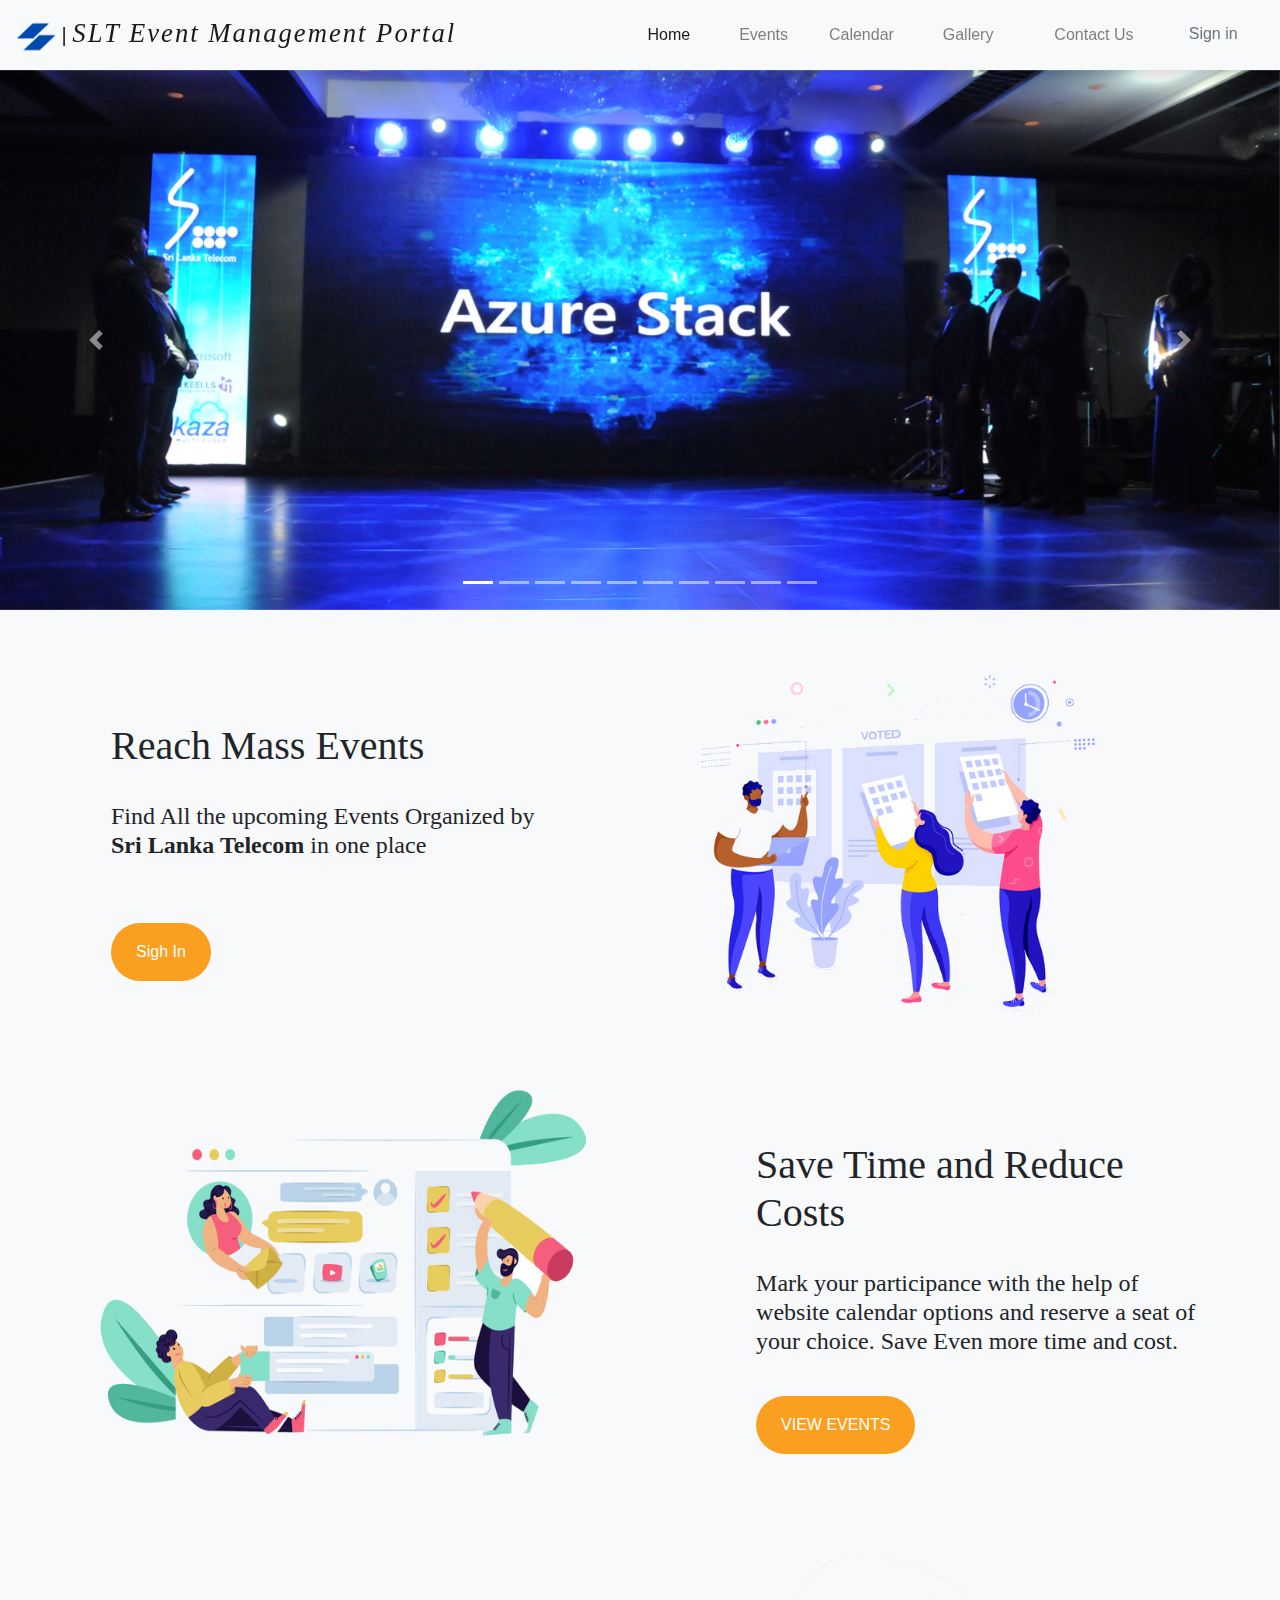
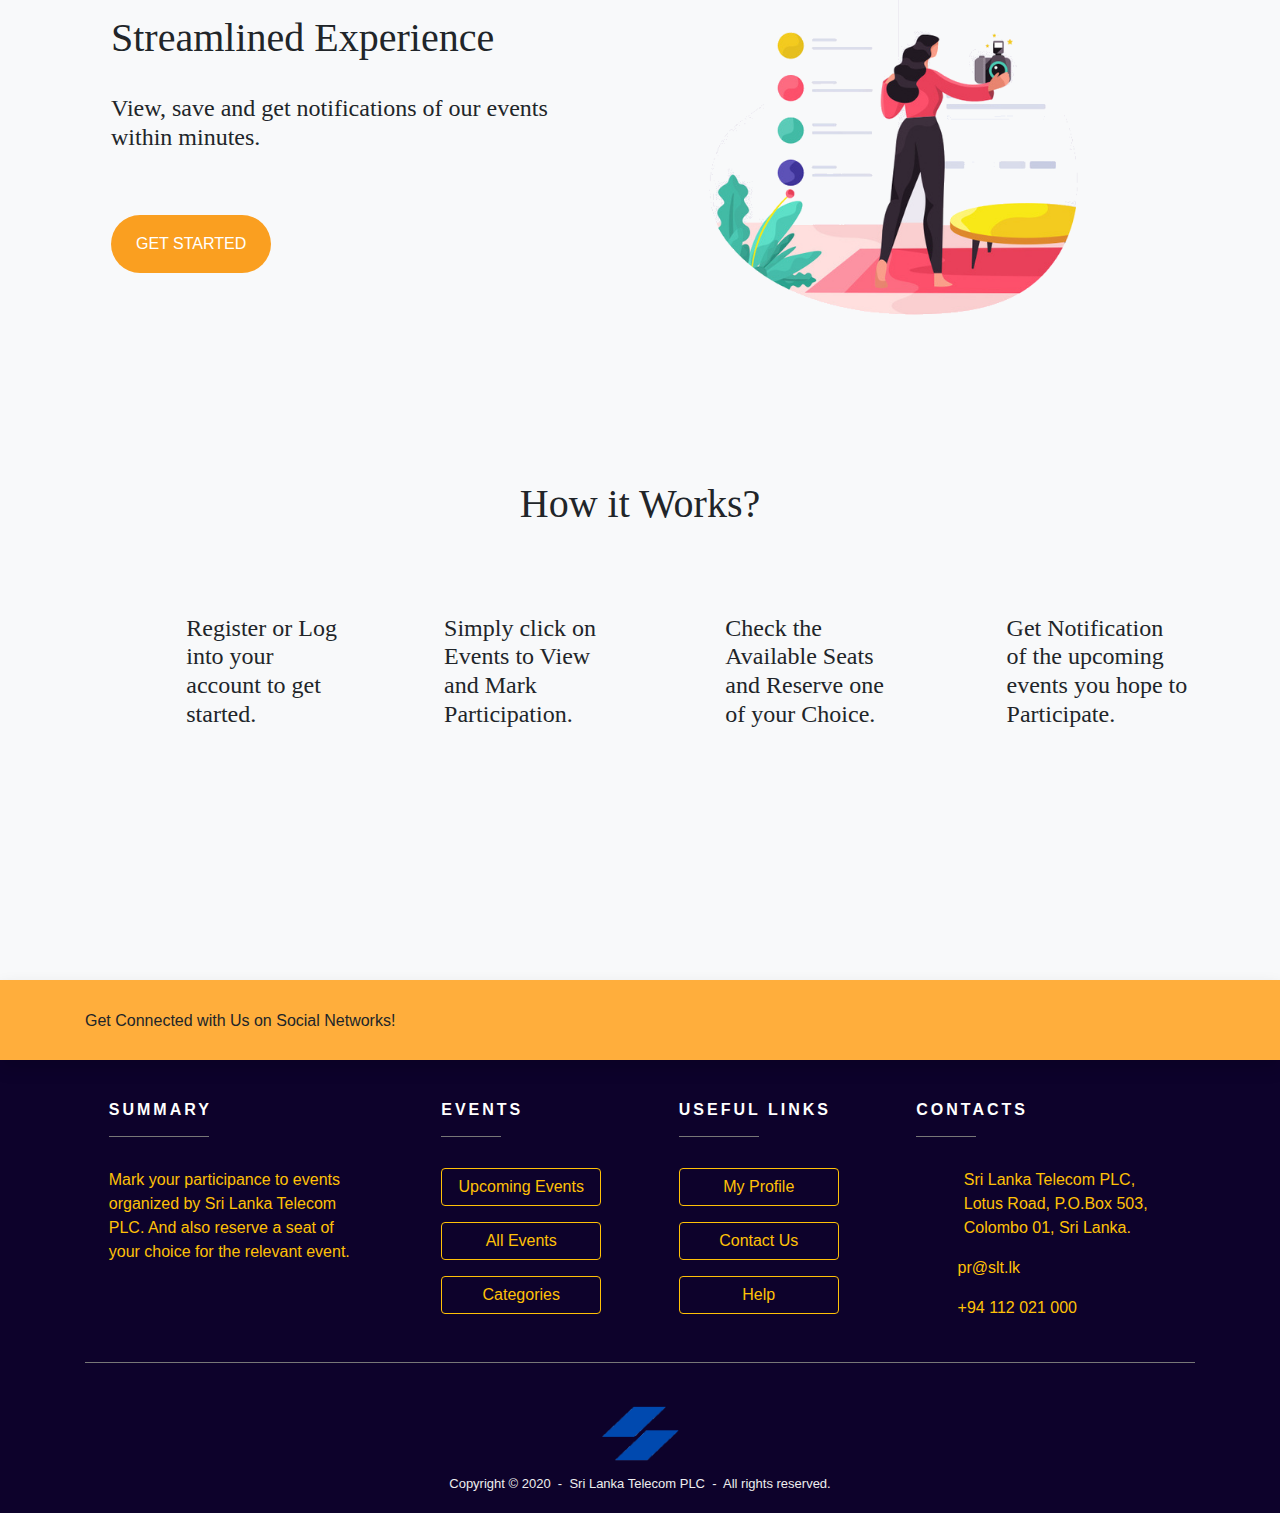
==== commit 21f6b4bb: "Navigation changes + logout function" ====
--- a/SLT Event Management portal/WebContent/index.html
+++ b/SLT Event Management portal/WebContent/index.html
@@ -33,12 +33,12 @@
 			<ul class="navbar-nav ml-auto">
 				<li class="nav-item active pr-3"><a id="btnav" class="nav-link" href="index.html"><i
 							class="fas fa-home pr-2"></i>Home &nbsp;</a></li>
+				<li class="nav-item pr-2"><a id="btnav" class="nav-link" href="EventsUpcoming.jsp"><i
+							class="fas fa-calendar-check pr-2"></i>Events &nbsp;</a></li> 
+				<li class="nav-item pr-3"><a id="btnav" class="nav-link" href="Calendar.jsp"><i class="fas fa-calendar-alt pr-2"></i>Calendar
+						&nbsp;</a></li>
 				<li class="nav-item pr-3"><a id="btnav" class="nav-link" href="#"><i class="fas fa-images pr-2"></i>Gallery
-						&nbsp;</a></li>
-				<li class="nav-item pr-3"><a id="btnav" class="nav-link" href="#"><i class="fas fa-calendar-alt pr-2"></i>Calendar
-						&nbsp;</a></li>
-				<li class="nav-item pr-2"><a id="btnav" class="nav-link" href="Events.html"><i
-							class="fas fa-calendar-check pr-2"></i>Events &nbsp;</a></li>
+						&nbsp;</a></li>	
 				<li class="nav-item"><a id="btnav" class="nav-link" href="#"><i class="fas fa-phone pr-2"></i>Contact Us&nbsp; </a>
 				</li>
 				<li class="nav-item">&nbsp; &nbsp;<a id="btnav" class="btn btsi text-secondary btn-transparent bg-transparent"
@@ -113,7 +113,7 @@
 				<h1 class="py-3" style="font-family: Calibri Light;">Reach Mass Events</h1>
 				<h4 class="display-5 py-2" style="font-family: Calibri Light;">
 				Find All the upcoming Events Organized by <b>Sri Lanka Telecom</b> in one place</h4>	<br>		
-				<br><a href="Signin.jsp" id="btnsi" class="btn pl-4 pr-4 pt-3 pb-3 text-white" style="border-radius: 40px; background-color: #fa9f20;">GET STARTED</a>
+				<br><a href="Signin.jsp" id="btnsi" class="btn pl-4 pr-4 pt-3 pb-3 text-white" style="border-radius: 40px; background-color: #fa9f20;">Sigh In</a>
 			</div>
 			<div class="col-md-5 pt-5">
 				<img src="Pix/nn.png" style="height: 100%; width: 100%; background-size: cover;"> 
@@ -124,11 +124,11 @@
 			<div id="" class="col-md-5 pt-5 mx-5">
 				<img src="Pix/mk.png" style="height: 100%; width: 100%; background-size: cover;"> 
 			</div>
-			<div class="col-md-5 mx-3 my-5 pt-5">
+			<div class="col-md-5 mx-3 my-5 pt-5 pl-5">
 				<h1 class="py-3" style="font-family: Calibri Light;">Save Time and Reduce Costs</h1>
 				<h4 class="display-5 py-2" style="font-family: Calibri Light;">
 				Mark your participance with the help of website calendar options and reserve a seat of your choice. Save Even more time and cost.</h4><br>	
-				<a href="Events.html" id="btnsi" class="btn pl-4 pr-4 pt-3 pb-3 text-white zoom" style="border-radius: 40px; background-color: #fa9f20;">VIEW EVENTS</a>
+				<a href="EventsUpcoming.jsp" id="btnsi" class="btn pl-4 pr-4 pt-3 pb-3 text-white zoom" style="border-radius: 40px; background-color: #fa9f20;">VIEW EVENTS</a>
 			</div>		
 		</div>
 	
@@ -137,7 +137,7 @@
 				<h1 class="py-3" style="font-family: Calibri Light;">Streamlined Experience</h1>
 				<h4 class="display-5 py-2" style="font-family: Calibri Light;">
 					View, save and get notifications of our events within minutes. </h4>	<br>		
-				<br><a href="Events.html" id="btnsi" class="btn pl-4 pr-4 pt-3 pb-3 text-white" style="border-radius: 40px; background-color: #fa9f20;">GET STARTED</a>
+				<br><a href="EventsUpcoming.jsp" id="btnsi" class="btn pl-4 pr-4 pt-3 pb-3 text-white" style="border-radius: 40px; background-color: #fa9f20;">GET STARTED</a>
 			</div>
 			<div id="" class="col-md-5 py-5">
 				<img src="Pix/ml.png" style="height: 100%; width: 100%; background-size: cover;"> 
@@ -157,7 +157,7 @@
 						<i class="fas fa-user-plus fa-4x text-primary"></i>
 					</div>
 					<div class="col-md-8">
-						<h4 class="py-2" style="font-family: Calibri Light;">Register or Log into your acccount to get started.</h4>
+						<h4 class="py-2" style="font-family: Calibri Light;">Register or Log into your account to get started.</h4>
 					</div>
 				</div>
 			</div>
@@ -190,7 +190,7 @@
 						<i class="fas fa-bell fa-4x text-primary"></i>
 					</div>
 					<div class="col-md-9">
-						<h4 class="py-2" style="font-family: Calibri Light;">Get Notificationg of the upcoming events you hope to Participate.</h4>
+						<h4 class="py-2" style="font-family: Calibri Light;">Get Notification of the upcoming events you hope to Participate.</h4>
 					</div>
 				</div>
 			</div>
@@ -262,7 +262,7 @@
 							Events</a>
 					</p>
 					<p>
-						<a class="btn btn-outline-warning btn-block" href="Events.html">All Events</a>
+						<a class="btn btn-outline-warning btn-block" href="EventsUpcoming.jsp">All Events</a>
 					</p>
 					<p>
 						<a class="btn btn-outline-warning btn-block" href="#">Categories</a>
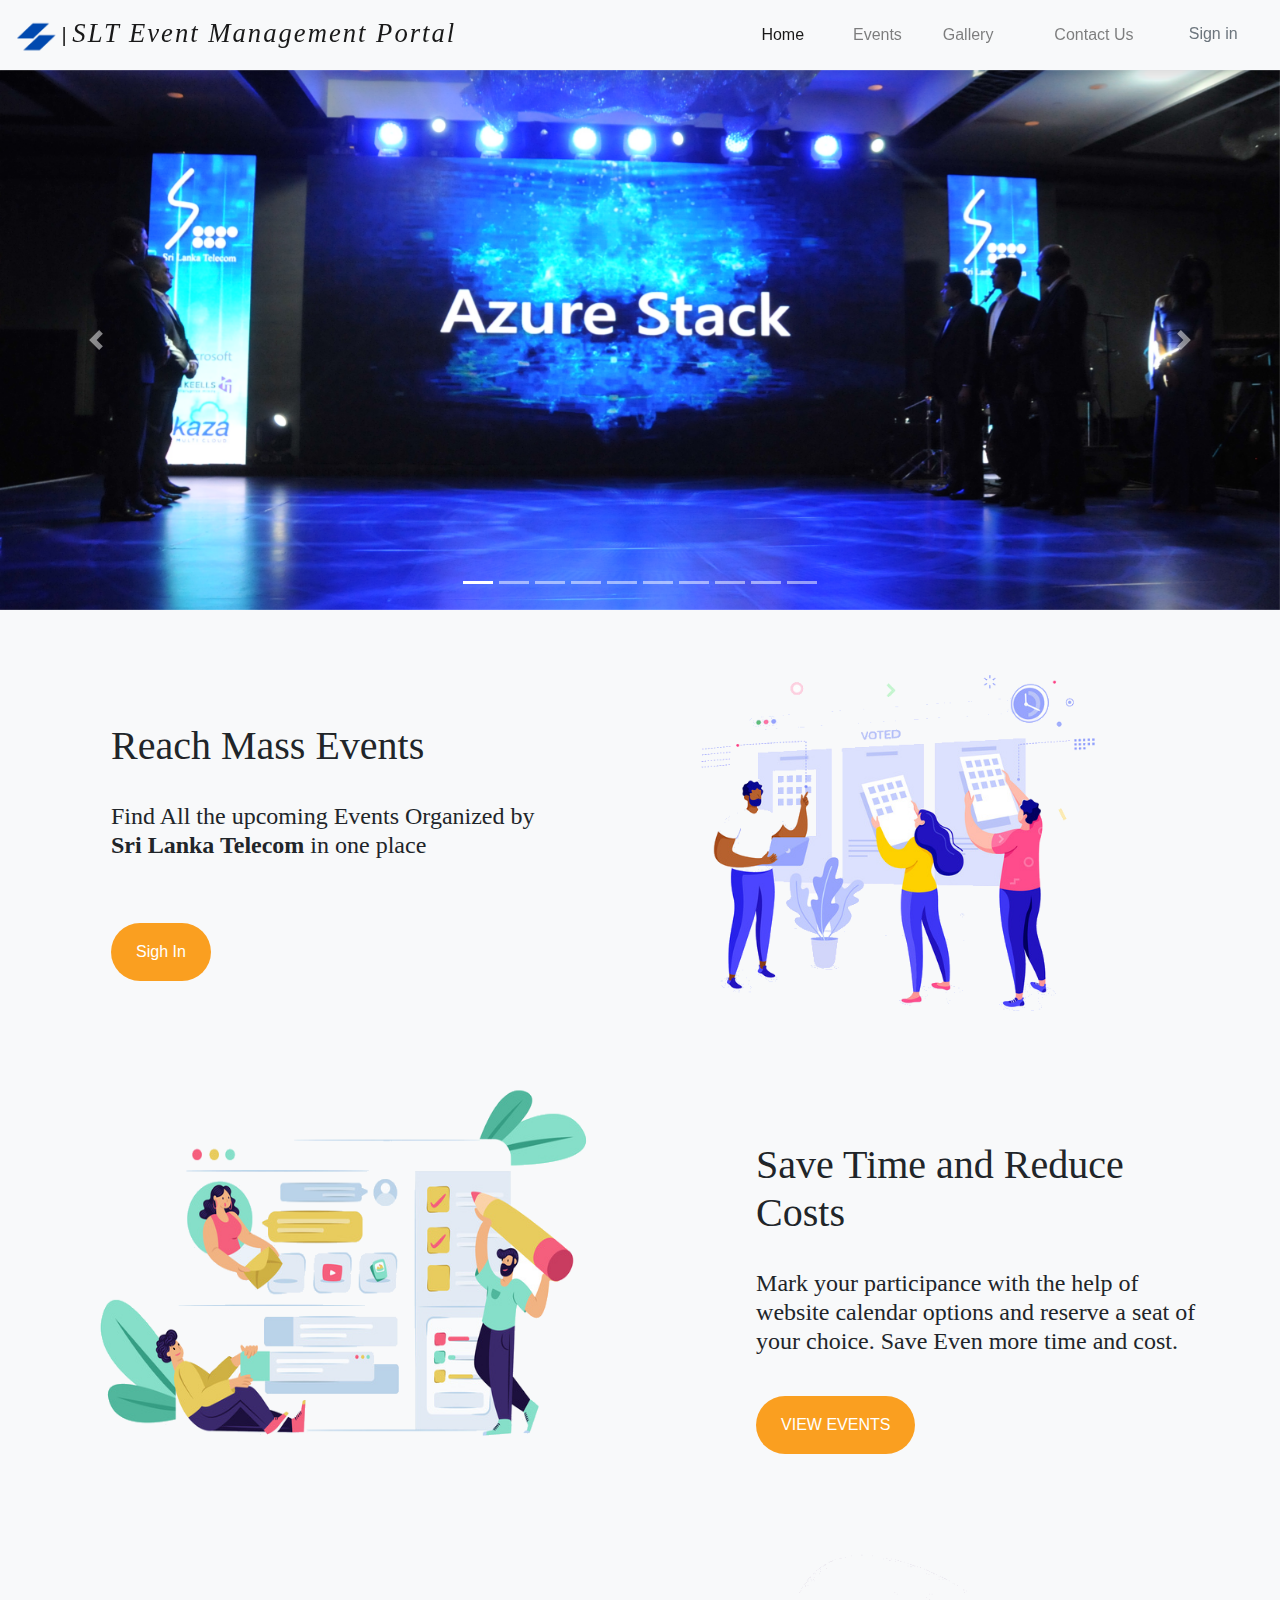
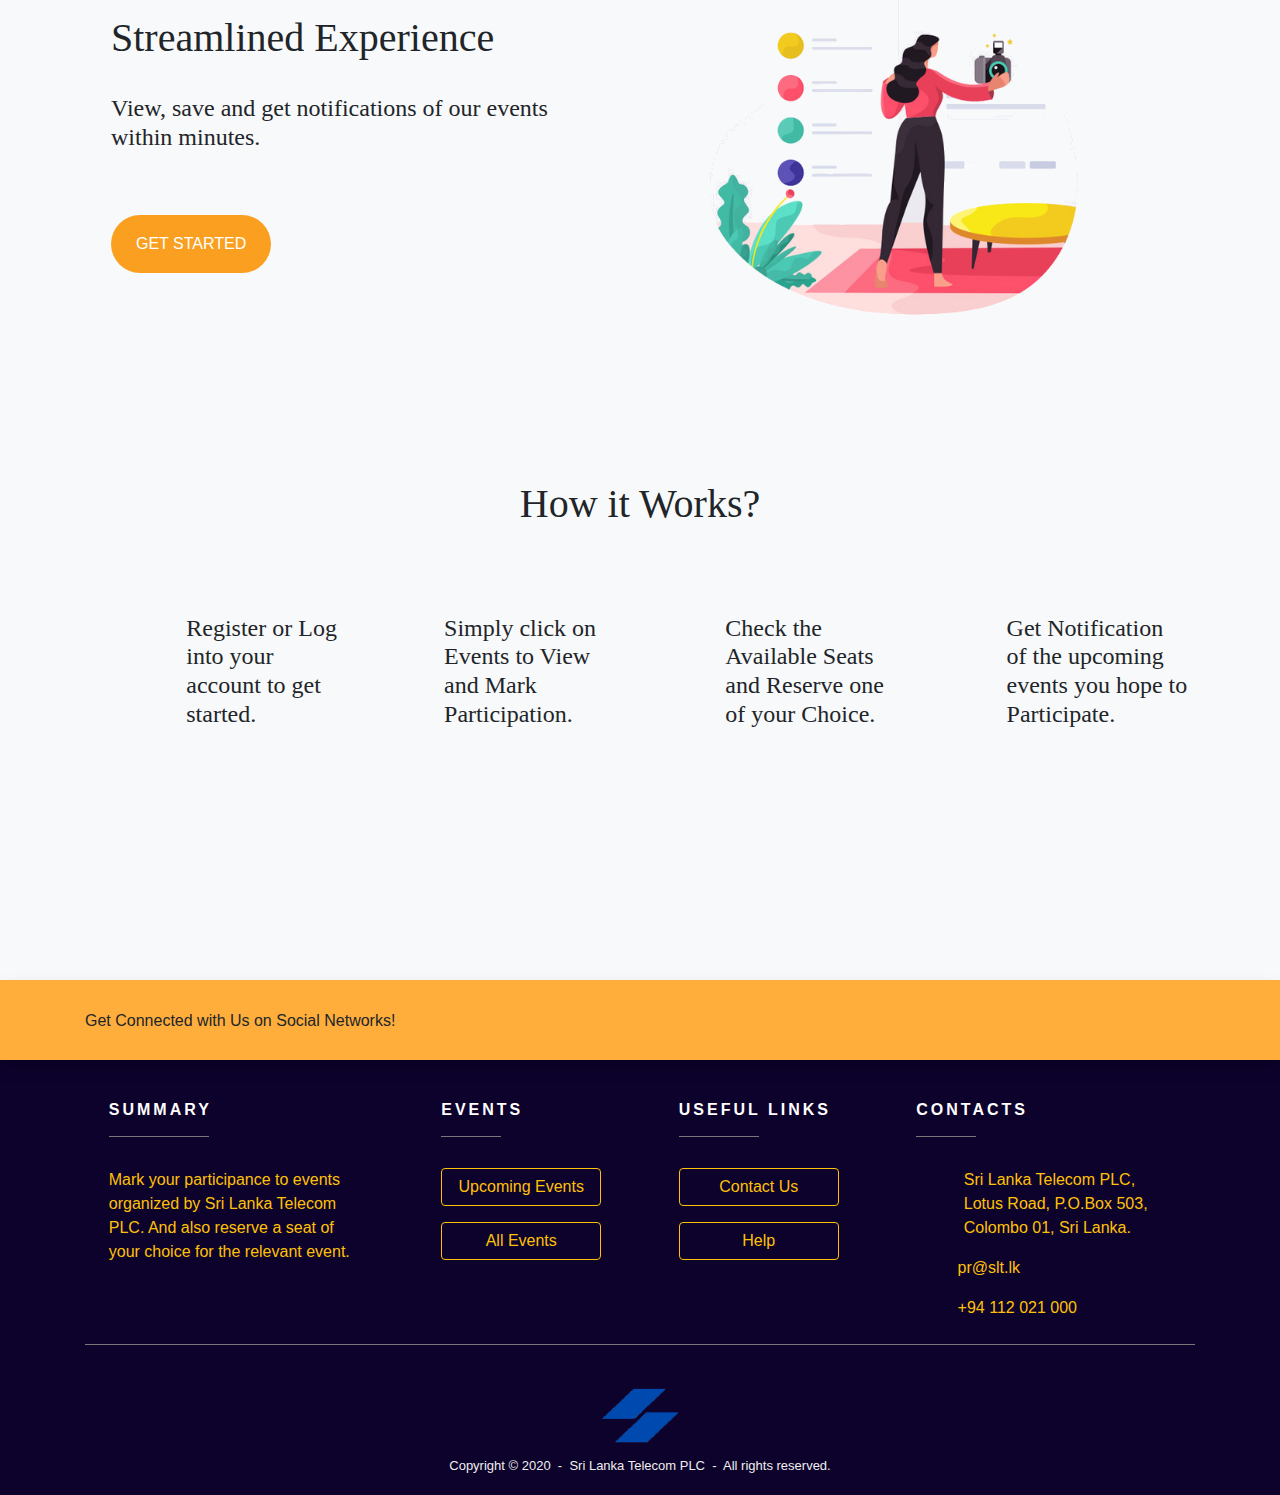
==== commit 2e52612c: "Finalized commit" ====
--- a/SLT Event Management portal/WebContent/index.html
+++ b/SLT Event Management portal/WebContent/index.html
@@ -35,8 +35,6 @@
 							class="fas fa-home pr-2"></i>Home &nbsp;</a></li>
 				<li class="nav-item pr-2"><a id="btnav" class="nav-link" href="EventsUpcoming.jsp"><i
 							class="fas fa-calendar-check pr-2"></i>Events &nbsp;</a></li> 
-				<li class="nav-item pr-3"><a id="btnav" class="nav-link" href="Calendar.jsp"><i class="fas fa-calendar-alt pr-2"></i>Calendar
-						&nbsp;</a></li>
 				<li class="nav-item pr-3"><a id="btnav" class="nav-link" href="#"><i class="fas fa-images pr-2"></i>Gallery
 						&nbsp;</a></li>	
 				<li class="nav-item"><a id="btnav" class="nav-link" href="#"><i class="fas fa-phone pr-2"></i>Contact Us&nbsp; </a>
@@ -264,9 +262,6 @@
 					<p>
 						<a class="btn btn-outline-warning btn-block" href="EventsUpcoming.jsp">All Events</a>
 					</p>
-					<p>
-						<a class="btn btn-outline-warning btn-block" href="#">Categories</a>
-					</p>
 				</div>
 
 				<!-- Grid column -->
@@ -276,10 +271,6 @@
 					<h6 class="text-uppercase font-weight-bold" style="letter-spacing: 3px;">Useful links</h6>
 					<hr class="deep-purple accent-2 mb-4 mt-2 d-inline-block mx-auto"
 						style="width: 80px; border-color: #777;">
-					<p>
-						<a class="btn btn-outline-warning btn-block" href="#">My
-							Profile</a>
-					</p>
 					<p>
 						<a class="btn btn-outline-warning btn-block" href="#">Contact Us
 						</a>
